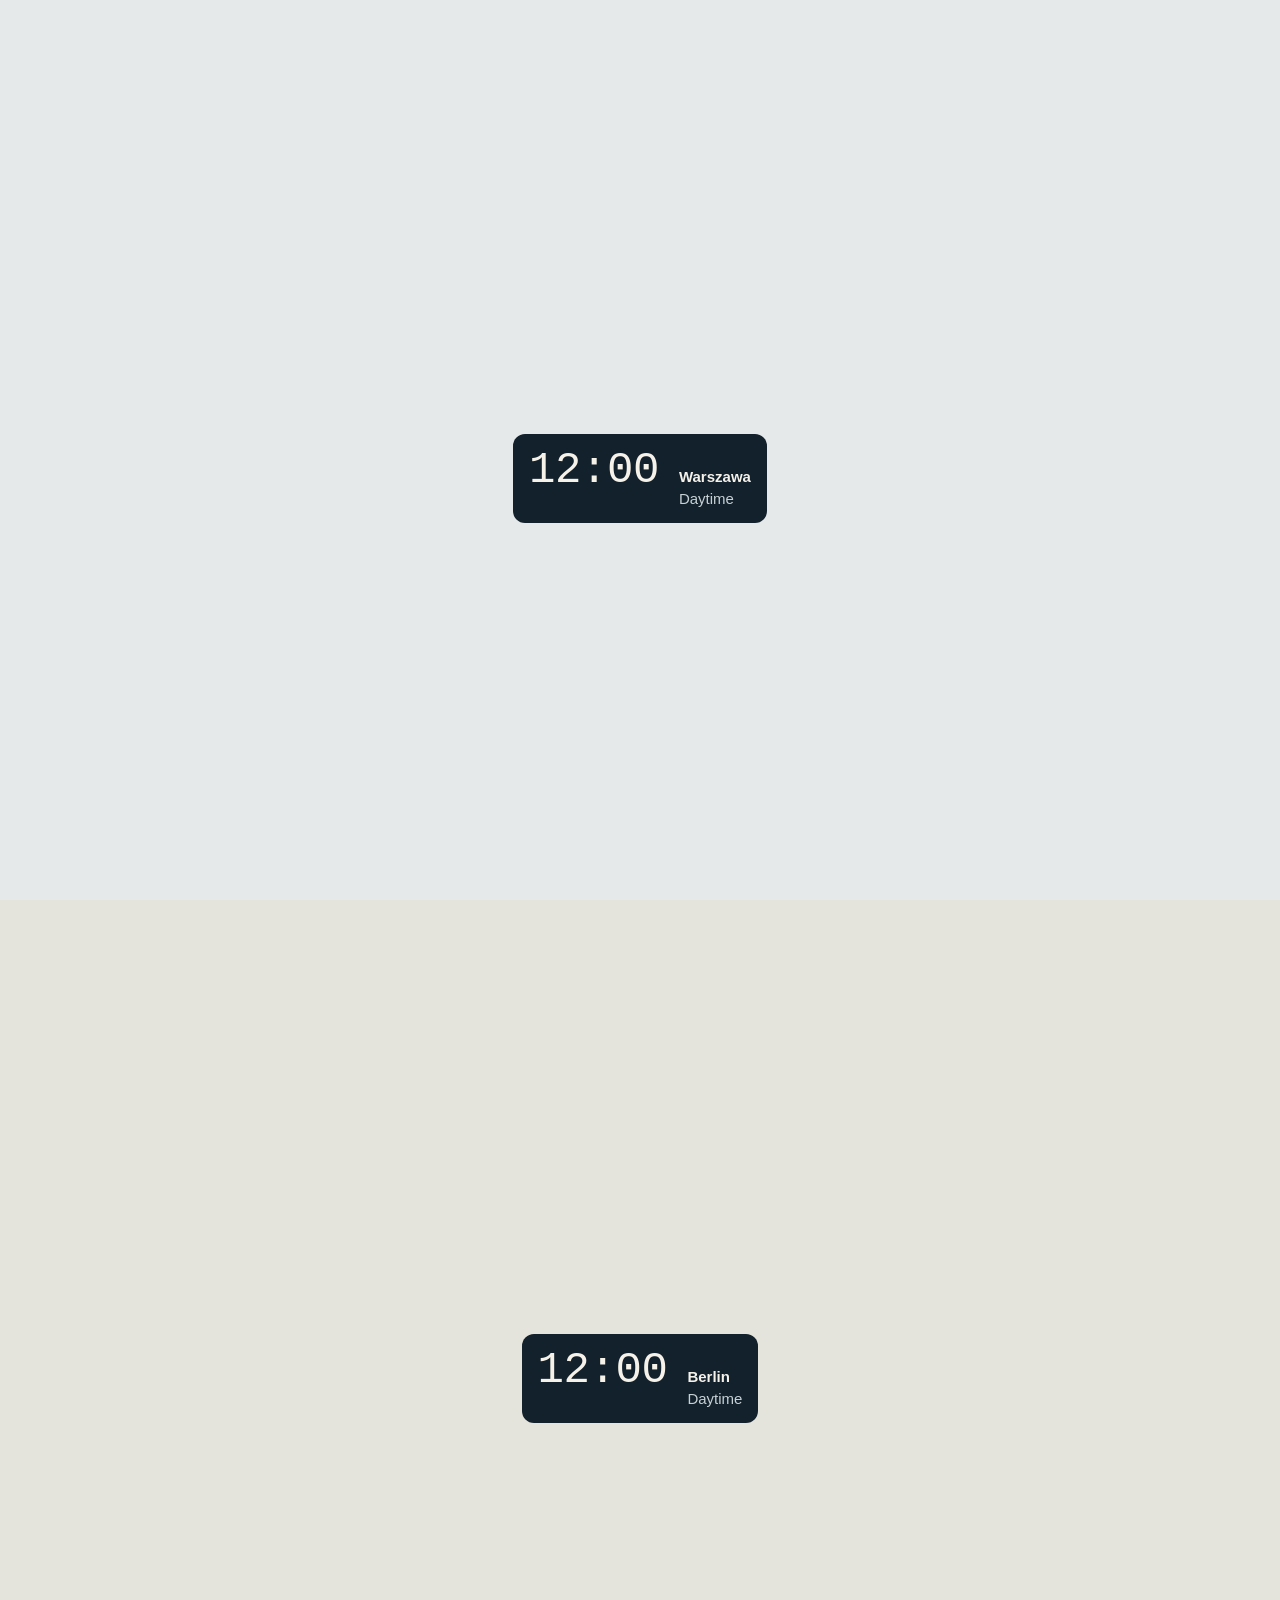
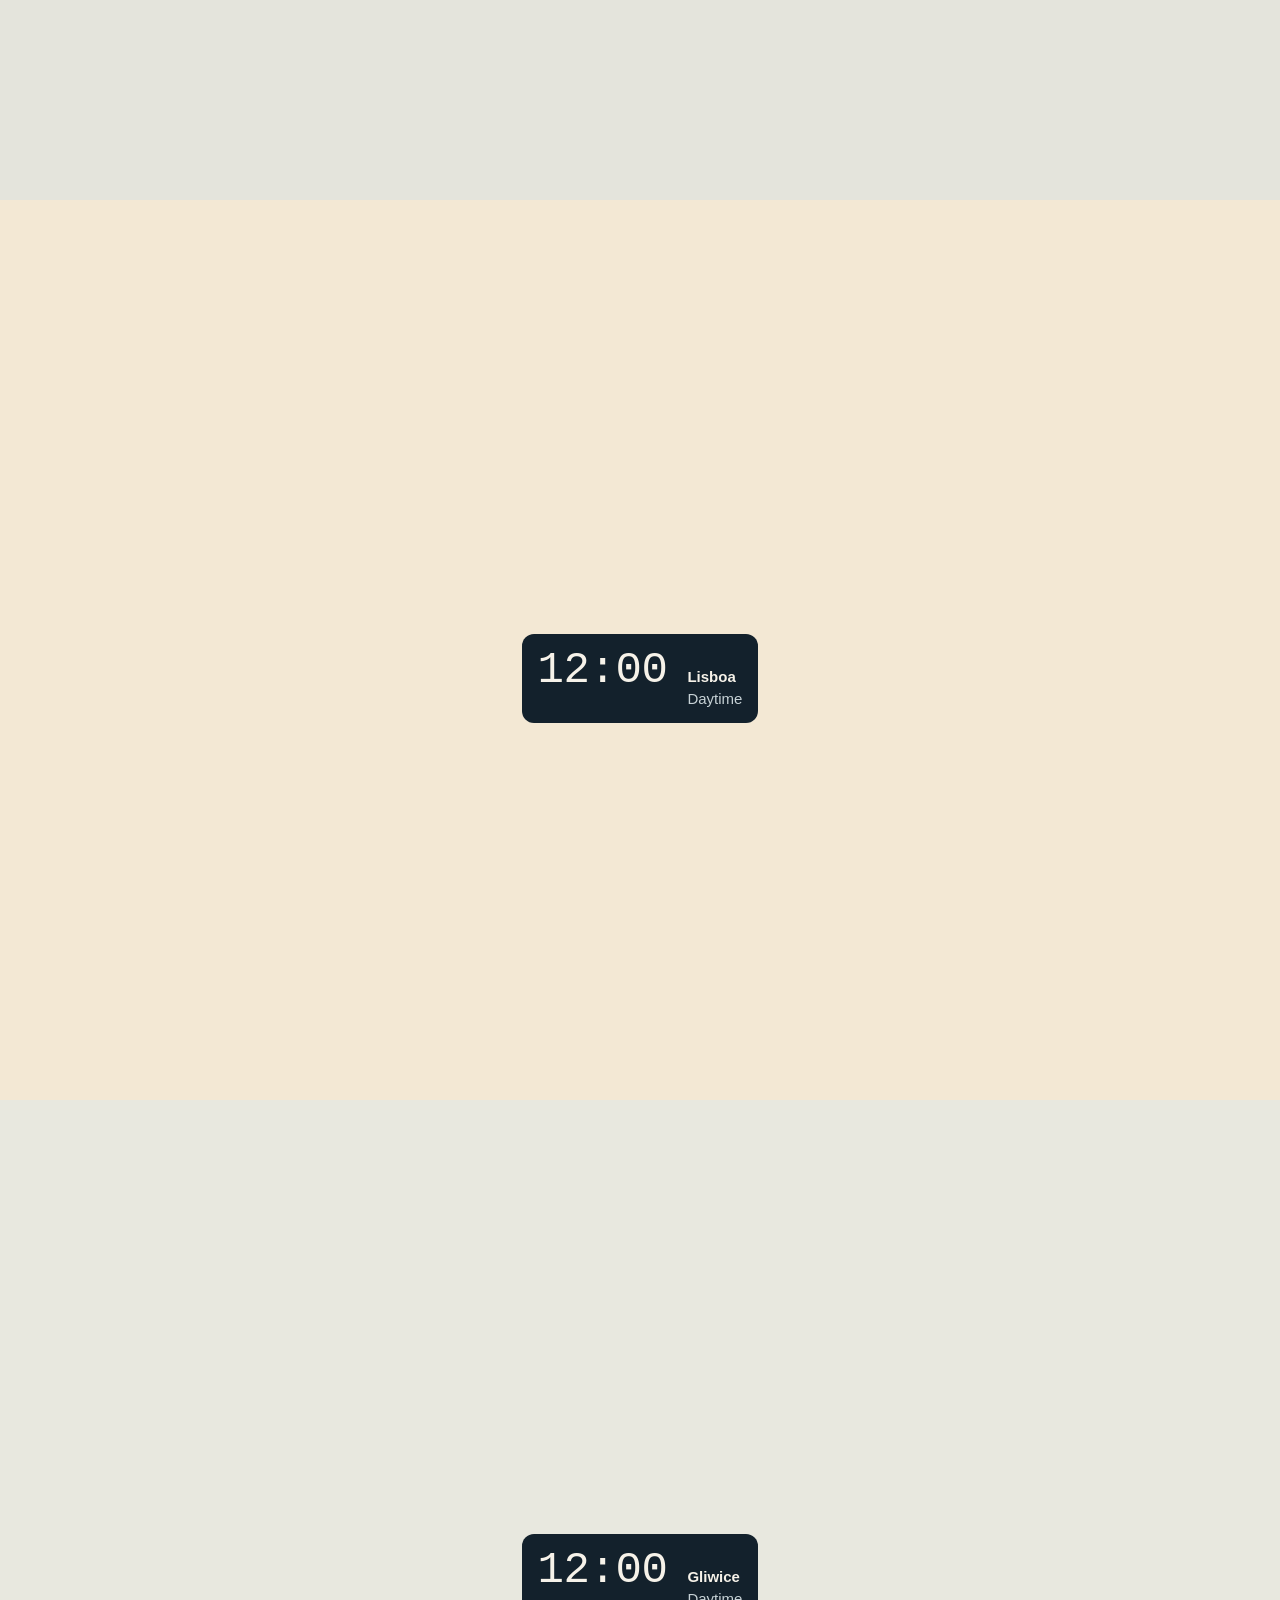
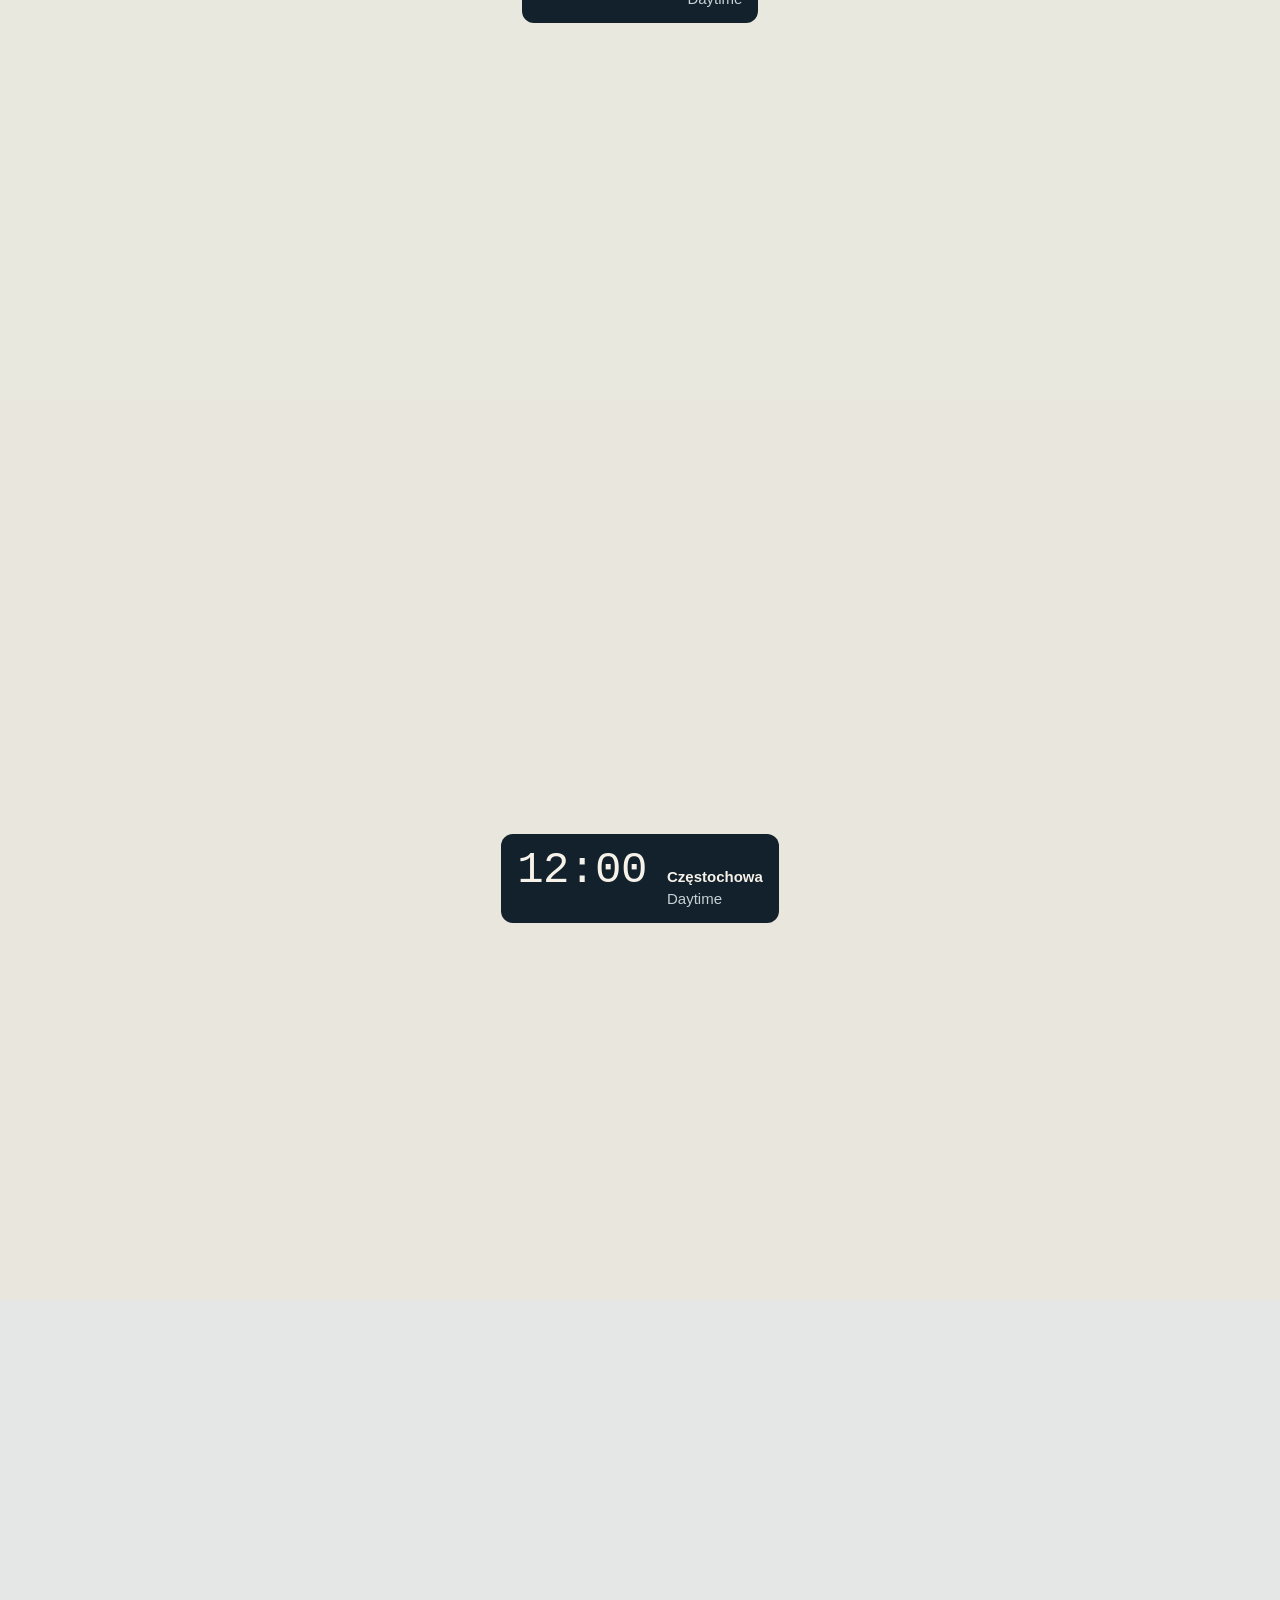
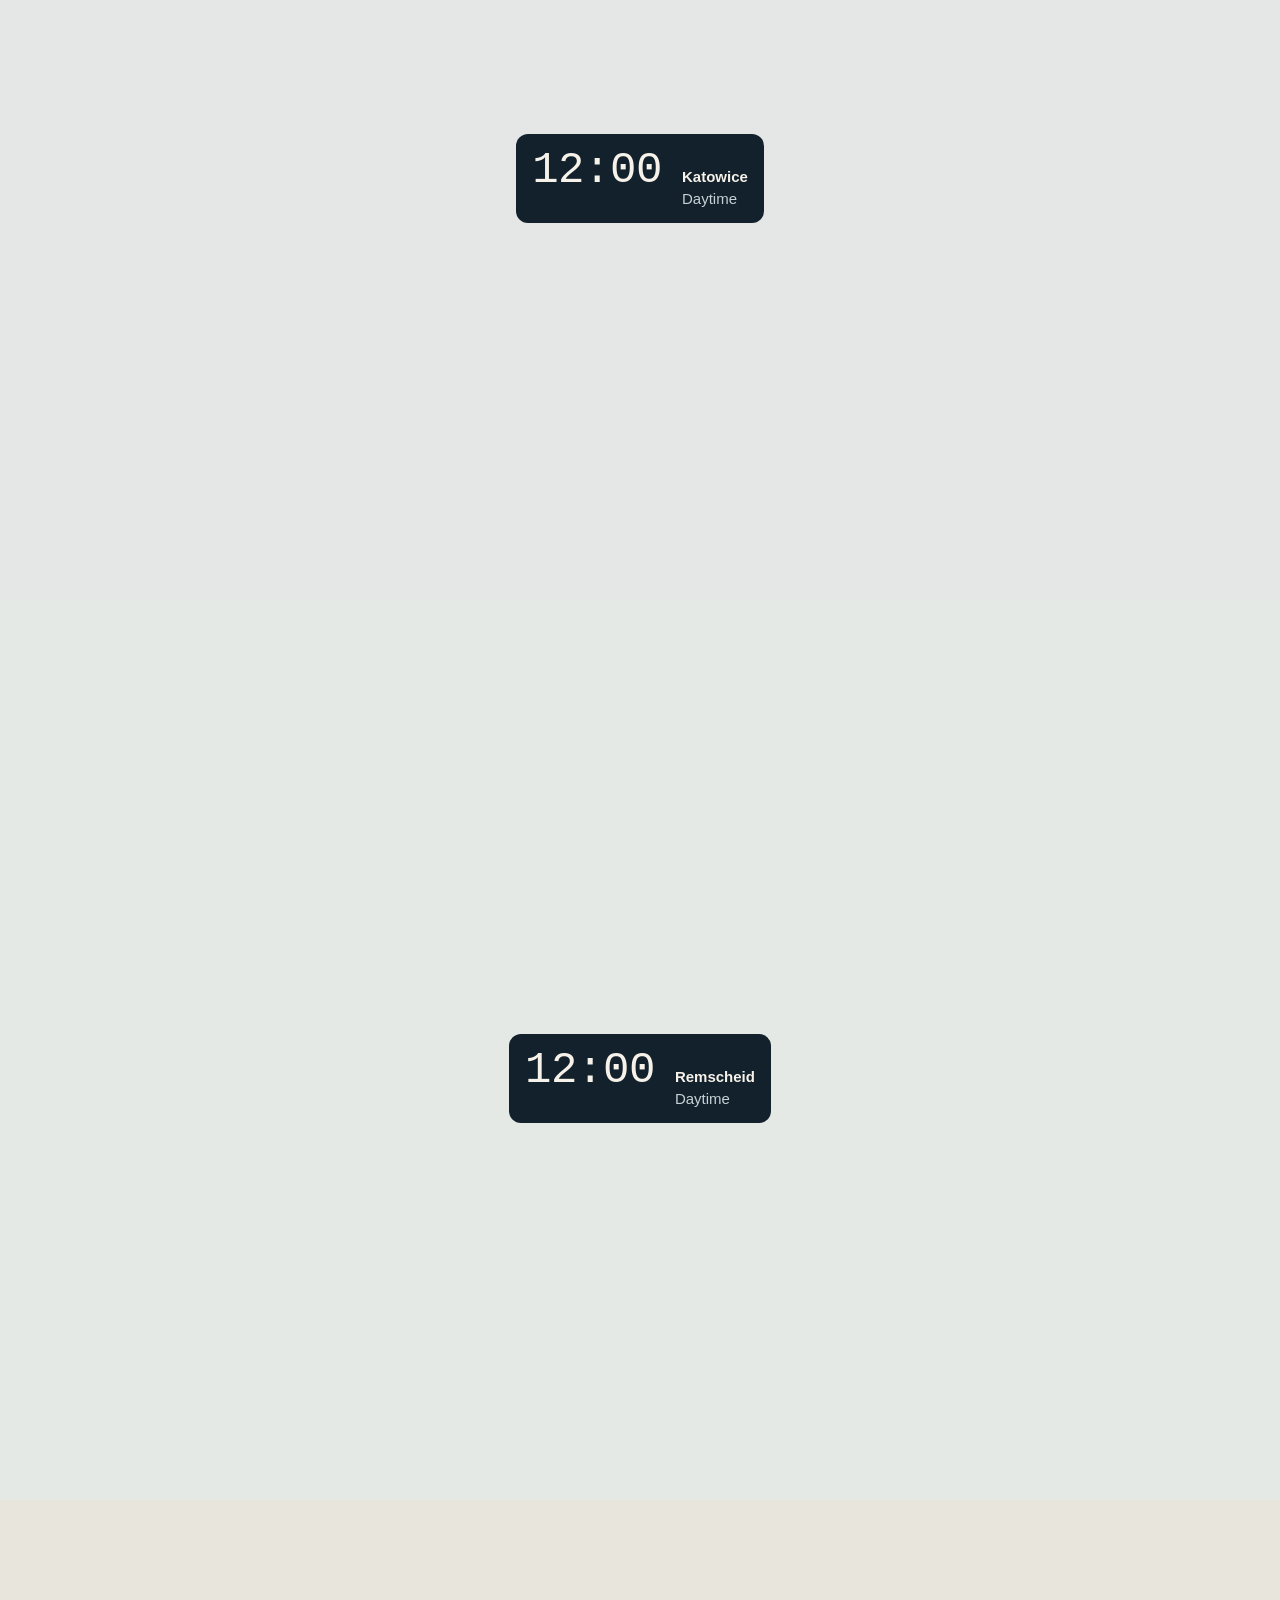
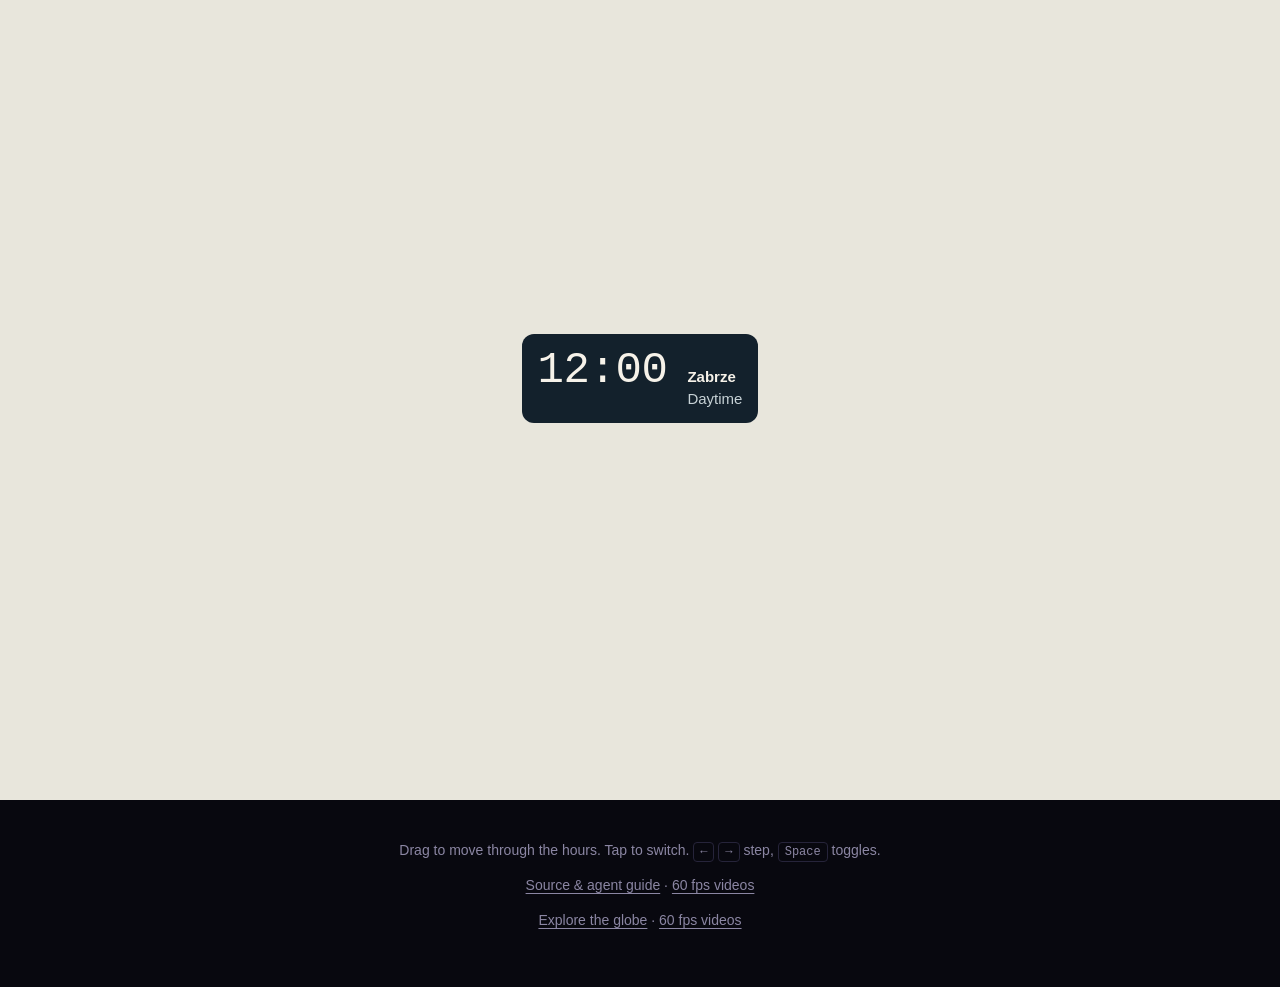
==== gallery.html @ 0e0750b8 "Add rotatable city globe and per-city 60 fps video downloads" ====
<!doctype html>
<html lang="en">
<head>
<meta charset="utf-8">
<meta name="viewport" content="width=device-width, initial-scale=1">
<title>City switches</title>
<style>
  * { box-sizing: border-box; }
  html, body { margin: 0; }
  body { font: 15px/1.5 ui-sans-serif, -apple-system, "Segoe UI", sans-serif; background: #08080f; overflow-x: hidden; }

  /* Each city turns its own wall. --dark follows the hours as that lens moves. */
  section {
    --dark: 0;
    --mix: calc(var(--dark) * 100%);
    --dusk: calc(var(--dark) * (1 - var(--dark)) * 4);
    --tint: color-mix(in oklab, var(--dusk-colour) calc(var(--dusk) * 62%), transparent);
    background: color-mix(in oklab, var(--night) var(--mix), var(--paper));
    background-image: linear-gradient(var(--tint), var(--tint));
    color: color-mix(in oklab, #efeaf6 var(--mix), #2a2620);
    min-height: 100svh;
    padding: 72px 24px;
    display: grid;
    place-content: center;
    justify-items: center;
    gap: 56px;
    overflow: hidden;
  }
  .warsaw { --paper: #e6e9ea; --night: #070b14; --dusk-colour: #3a2c4a; }
  .berlin { --paper: #e4e4dc; --night: #0a0c0b; --dusk-colour: #33303f; }
  .lisbon { --paper: #f3e8d4; --night: #080d1a; --dusk-colour: #5a2a3a; }
  .gliwice { --paper: #e8e8df; --night: #101b26; --dusk-colour: #8c716b; }

  .switch { width: min(680px, calc(100vw - 96px)); display: block; }
  .read { display: flex; gap: 20px; align-items: baseline; justify-content: center; max-width: calc(100vw - 48px); padding: 12px 16px; border-radius: 12px; background: #13212c; color: #f6f2e9; }
  .clock { font: 500 44px/1.1 ui-monospace, "SF Mono", Menlo, monospace; font-variant-numeric: tabular-nums; letter-spacing: -.01em; }
  .place { font-size: 15px; }
  .place b { display: block; font-weight: 600; }
  .place span { color: #c6d1d5; }
  footer {
    background: #08080f; color: #8b86a3; text-align: center; padding: 40px 24px 56px; font-size: 14px;
  }
  footer a { color: inherit; text-underline-offset: 3px; }
  kbd { font: 500 12px ui-monospace, "SF Mono", Menlo, monospace; padding: 2px 6px; border: 1px solid #26243a; border-radius: 4px; }
  .czestochowa { --paper: #e9e6dd; --night: #111f31; --dusk-colour: #9d7d86; }
  .katowice { --paper: #e4e7e5; --night: #111c2c; --dusk-colour: #82726e; }
  .remscheid { --paper: #e5e9e6; --night: #101e25; --dusk-colour: #728582; }
  .zabrze { --paper: #e8e6dc; --night: #14212a; --dusk-colour: #967c69; }
</style>
</head>
<body>
<section id="warsaw" class="warsaw">
  <warsaw-switch class="switch"></warsaw-switch>
  <div class="read" aria-hidden="true"><div class="clock">12:00</div><div class="place"><b>Warszawa</b><span>Daytime</span></div></div>
</section>
<section id="berlin" class="berlin">
  <berlin-switch class="switch"></berlin-switch>
  <div class="read" aria-hidden="true"><div class="clock">12:00</div><div class="place"><b>Berlin</b><span>Daytime</span></div></div>
</section>
<section id="lisbon" class="lisbon">
  <lisbon-switch class="switch"></lisbon-switch>
  <div class="read" aria-hidden="true"><div class="clock">12:00</div><div class="place"><b>Lisboa</b><span>Daytime</span></div></div>
</section>
<section id="gliwice" class="gliwice" aria-label="Contemporary Gliwice: Rynek and Ratusz, Teatr Muzyczny, and Beer Brothers at Górnych Wałów 30">
  <gliwice-switch class="switch"></gliwice-switch>
  <div class="read" aria-hidden="true"><div class="clock">12:00</div><div class="place"><b>Gliwice</b><span>Daytime</span></div></div>
</section>
<section id="czestochowa" class="czestochowa" aria-label="Contemporary Częstochowa: Jasna Góra, Aleja NMP, Plac Biegańskiego and a contemporary Twist tram">
  <czestochowa-switch class="switch"></czestochowa-switch>
  <div class="read" aria-hidden="true"><div class="clock">12:00</div><div class="place"><b>Częstochowa</b><span>Daytime</span></div></div>
</section>
<section id="katowice" class="katowice" aria-label="Contemporary Katowice: The Culture Zone with .KTW towers, NOSPR and Spodek.">
  <katowice-switch class="switch"></katowice-switch>
  <div class="read" aria-hidden="true"><div class="clock">12:00</div><div class="place"><b>Katowice</b><span>Daytime</span></div></div>
</section>
<section id="remscheid" class="remscheid" aria-label="Contemporary Remscheid: Vaillant headquarters and Holiday Inn Express on Lenneper Straße 164.">
  <remscheid-switch class="switch"></remscheid-switch>
  <div class="read" aria-hidden="true"><div class="clock">12:00</div><div class="place"><b>Remscheid</b><span>Daytime</span></div></div>
</section>
<section id="zabrze" class="zabrze" aria-label="Contemporary Zabrze: Restored Carboneum tower, Carnall heritage site, Arena Zabrze and Dom Muzyki i Tańca.">
  <zabrze-switch class="switch"></zabrze-switch>
  <div class="read" aria-hidden="true"><div class="clock">12:00</div><div class="place"><b>Zabrze</b><span>Daytime</span></div></div>
</section>
<footer>Drag to move through the hours. Tap to switch. <kbd>←</kbd> <kbd>→</kbd> step, <kbd>Space</kbd> toggles.<p><a href="https://github.com/preacherxp/city-switches">Source &amp; agent guide</a> · <a href="videos.html">60 fps videos</a></p> <a href="index.html">Explore the globe</a> · <a href="videos.html">60 fps videos</a></footer>
<script src="repos/warsaw-switch/city-switch.js"></script>
<script src="repos/warsaw-switch/warsaw.js"></script>
<script src="repos/berlin-switch/berlin.js"></script>
<script src="repos/lisbon-switch/lisbon.js"></script>
<script src="repos/gliwice-switch/gliwice.js"></script>
<script src="repos/czestochowa-switch/czestochowa.js"></script>
<script src="repos/katowice-switch/katowice.js"></script>
<script src="repos/remscheid-switch/remscheid.js"></script>
<script src="repos/zabrze-switch/zabrze.js"></script>
<script>
  const phaseOf = (h) => (h >= 5 && h < 7 ? 'Dawn' : h >= 7 && h < 10 ? 'Morning' : h >= 10 && h < 16 ? 'Daytime' : h >= 16 && h < 18 ? 'Golden hour' : h >= 18 && h < 19.5 ? 'Signs coming on' : 'Night');
  for (const section of document.querySelectorAll('section')) {
    const toggle = section.querySelector('.switch');
    const clock = section.querySelector('.clock');
    const phase = section.querySelector('.place span');
    const key = `city-switch:${section.className}`;
    toggle.addEventListener('scrub', (e) => {
      const { hour, dark } = e.detail;
      section.style.setProperty('--dark', dark.toFixed(3));
      clock.textContent = `${String(Math.floor(hour)).padStart(2, '0')}:${String(Math.floor((hour % 1) * 60)).padStart(2, '0')}`;
      phase.textContent = phaseOf(hour);
    });
    toggle.addEventListener('change', (e) => localStorage.setItem(key, e.detail.night ? 'night' : 'day'));
    const saved = localStorage.getItem(key);
    if (saved ? saved === 'night' : matchMedia('(prefers-color-scheme: dark)').matches) toggle.jump?.(true);
  }
</script>
</body>
</html>
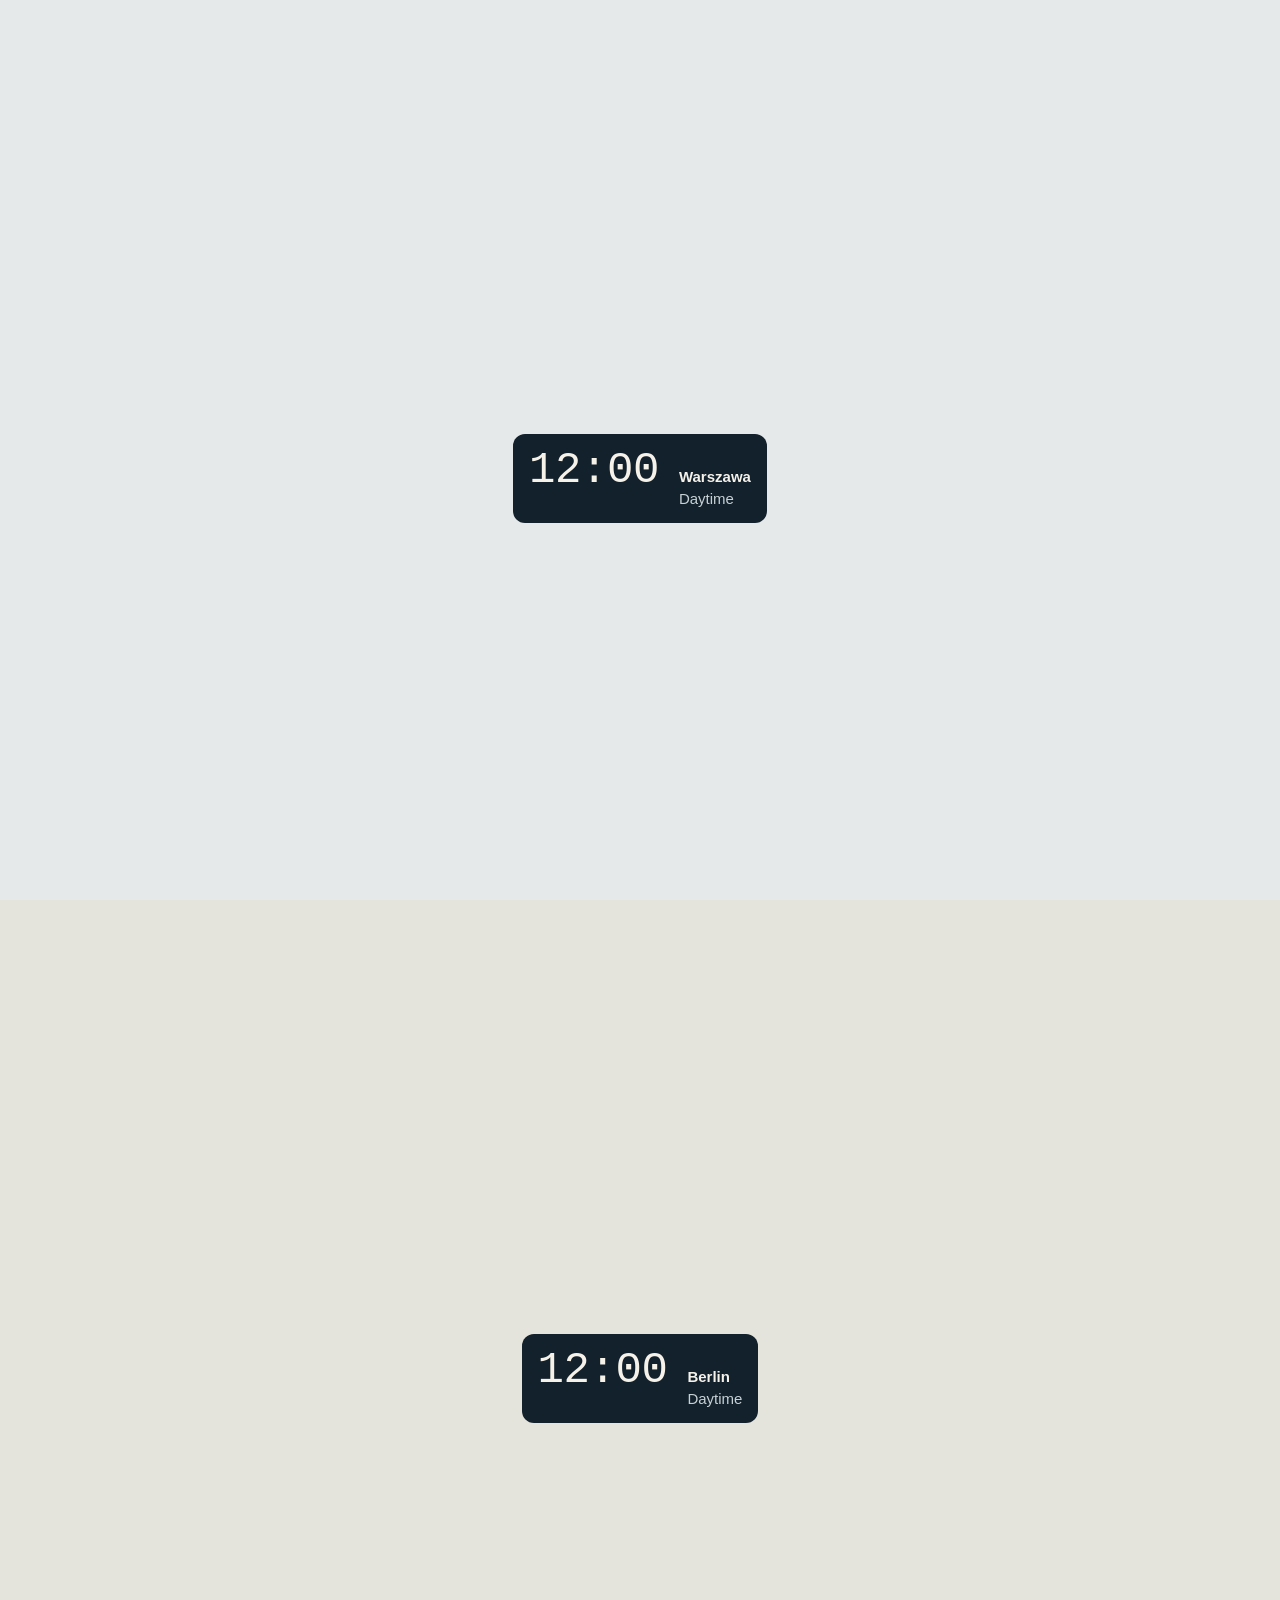
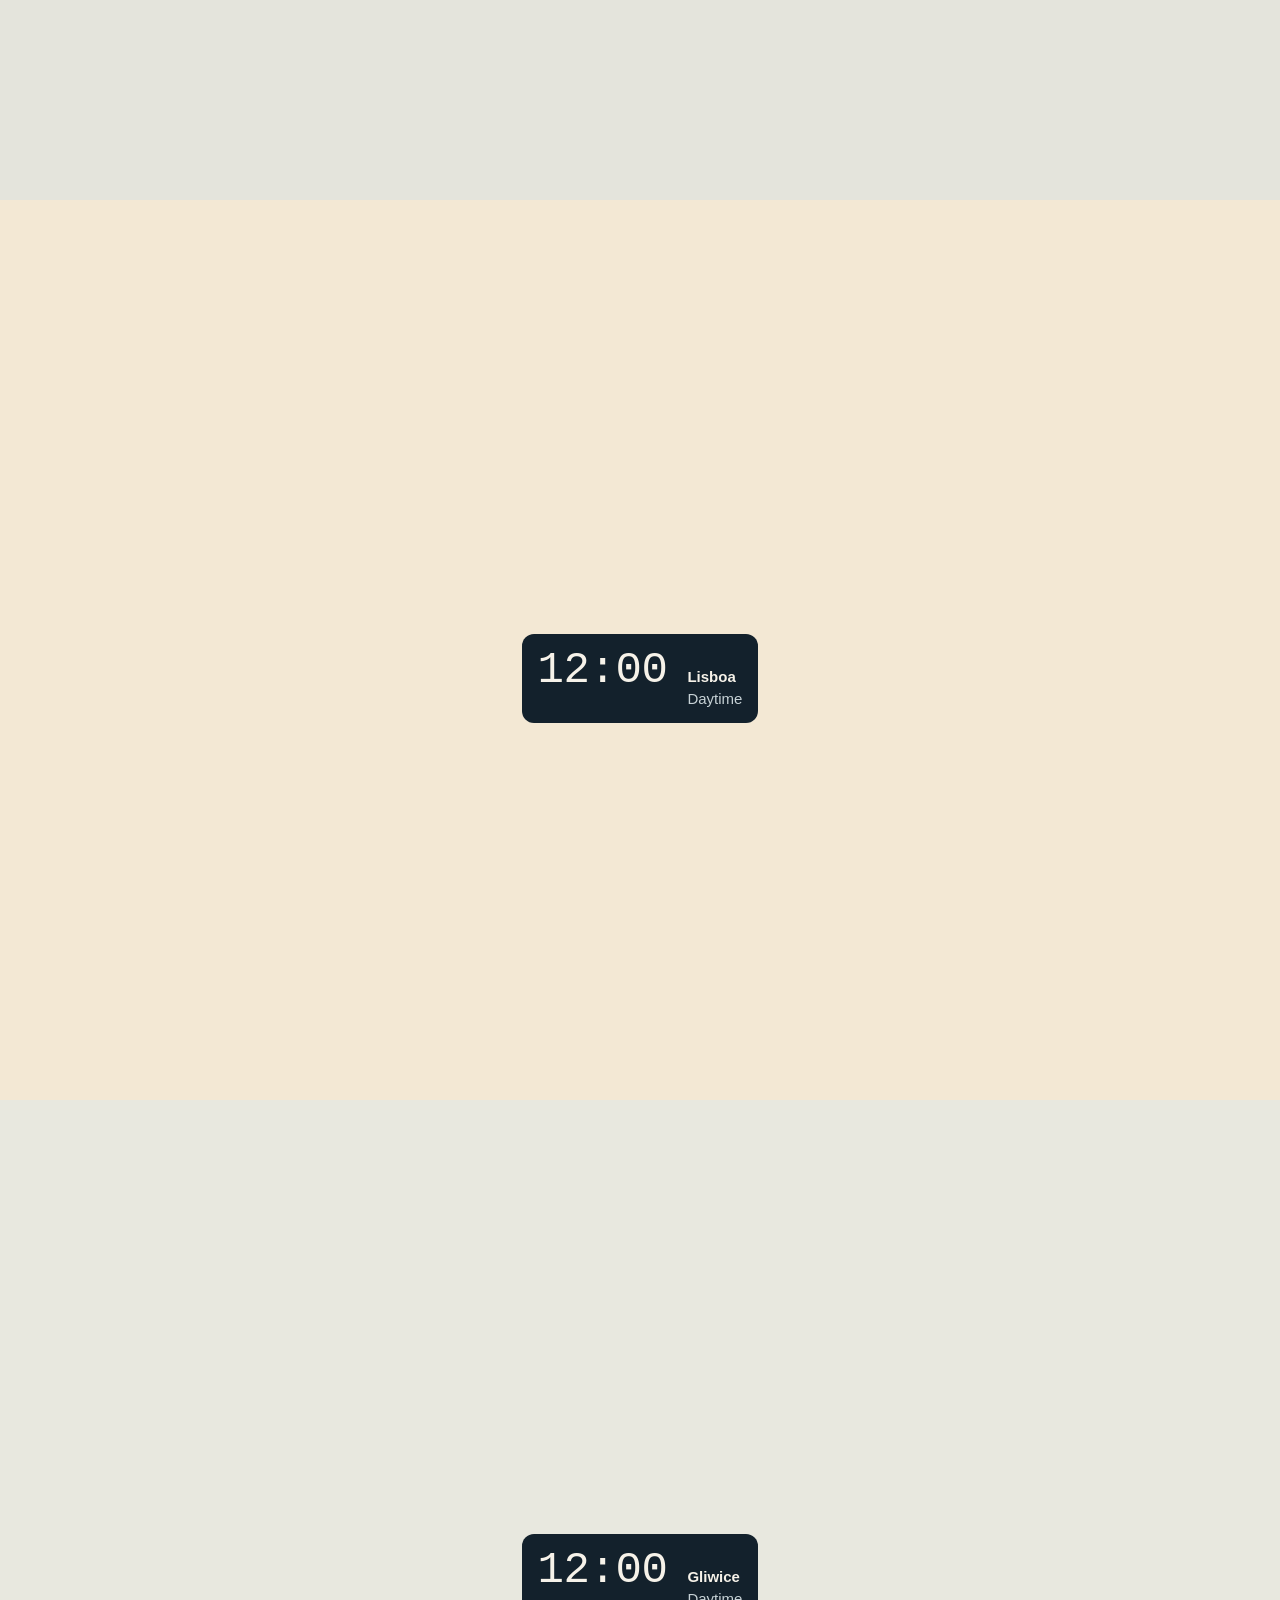
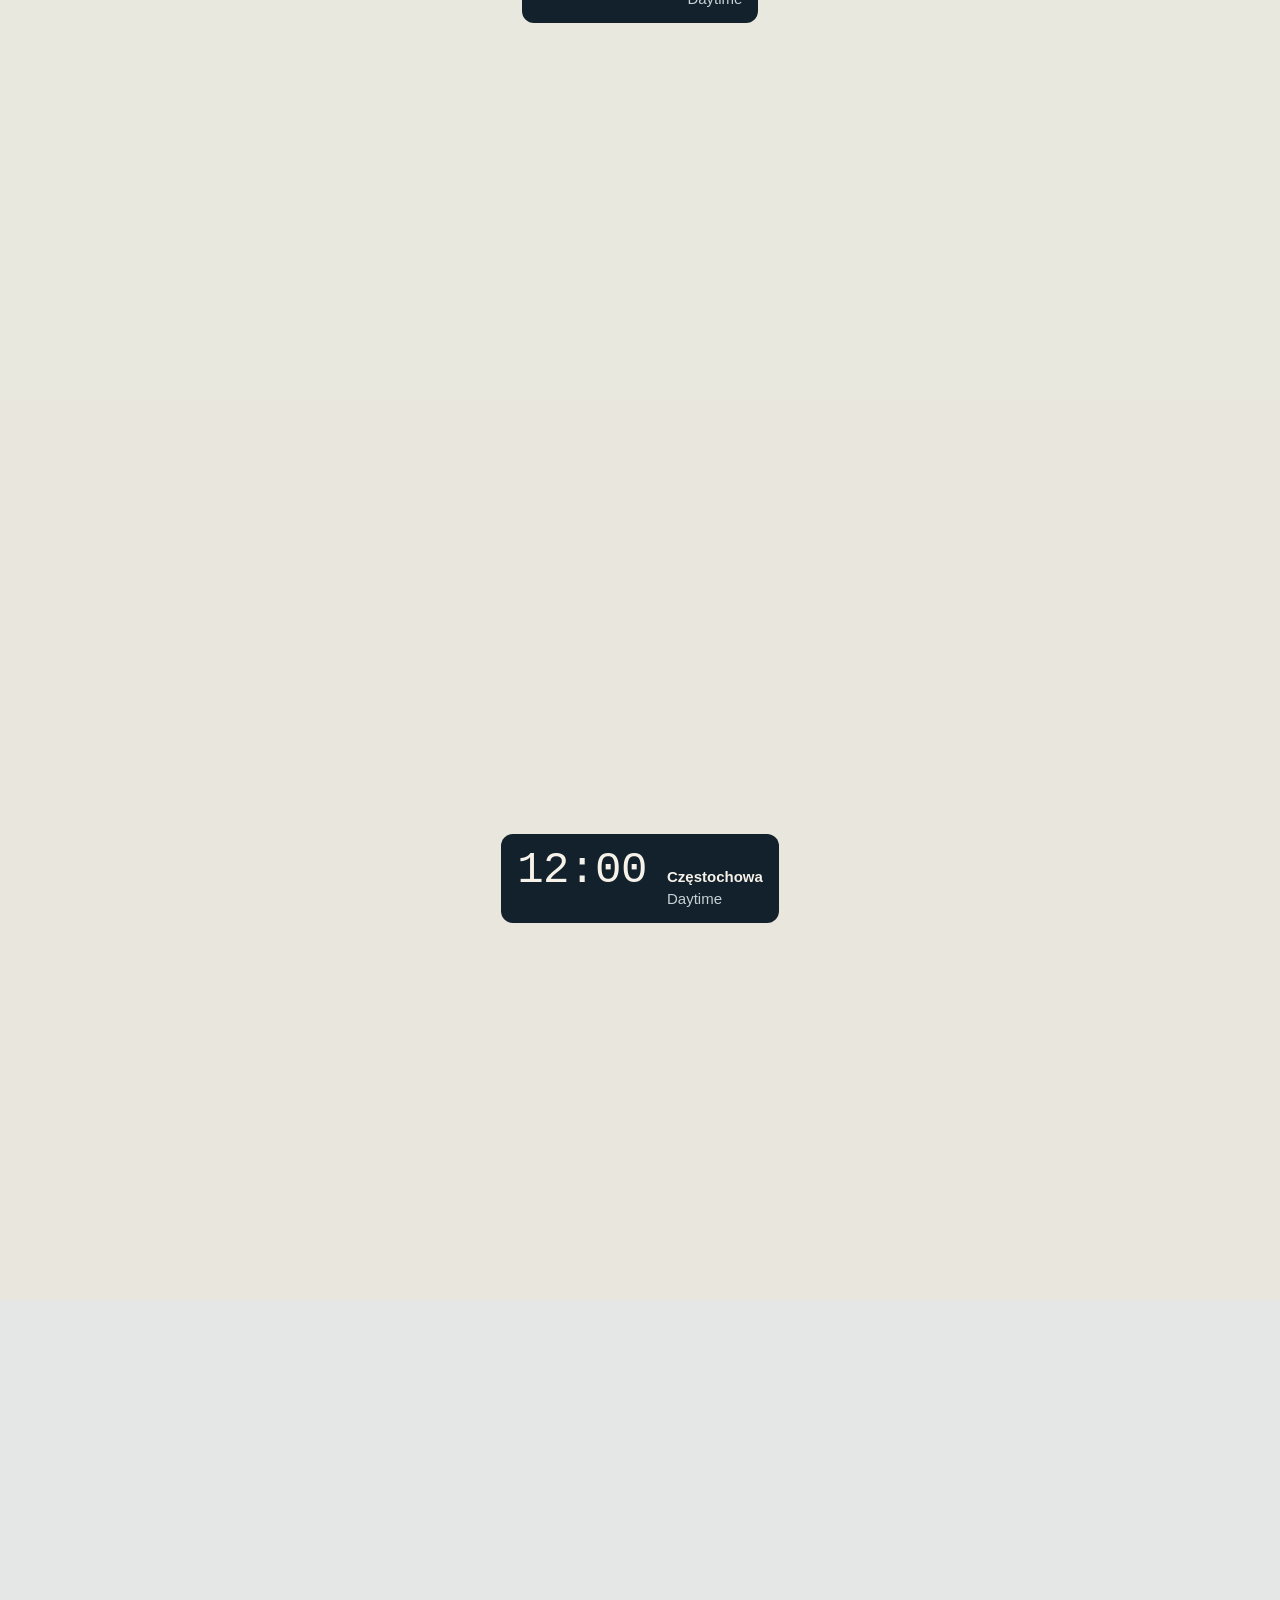
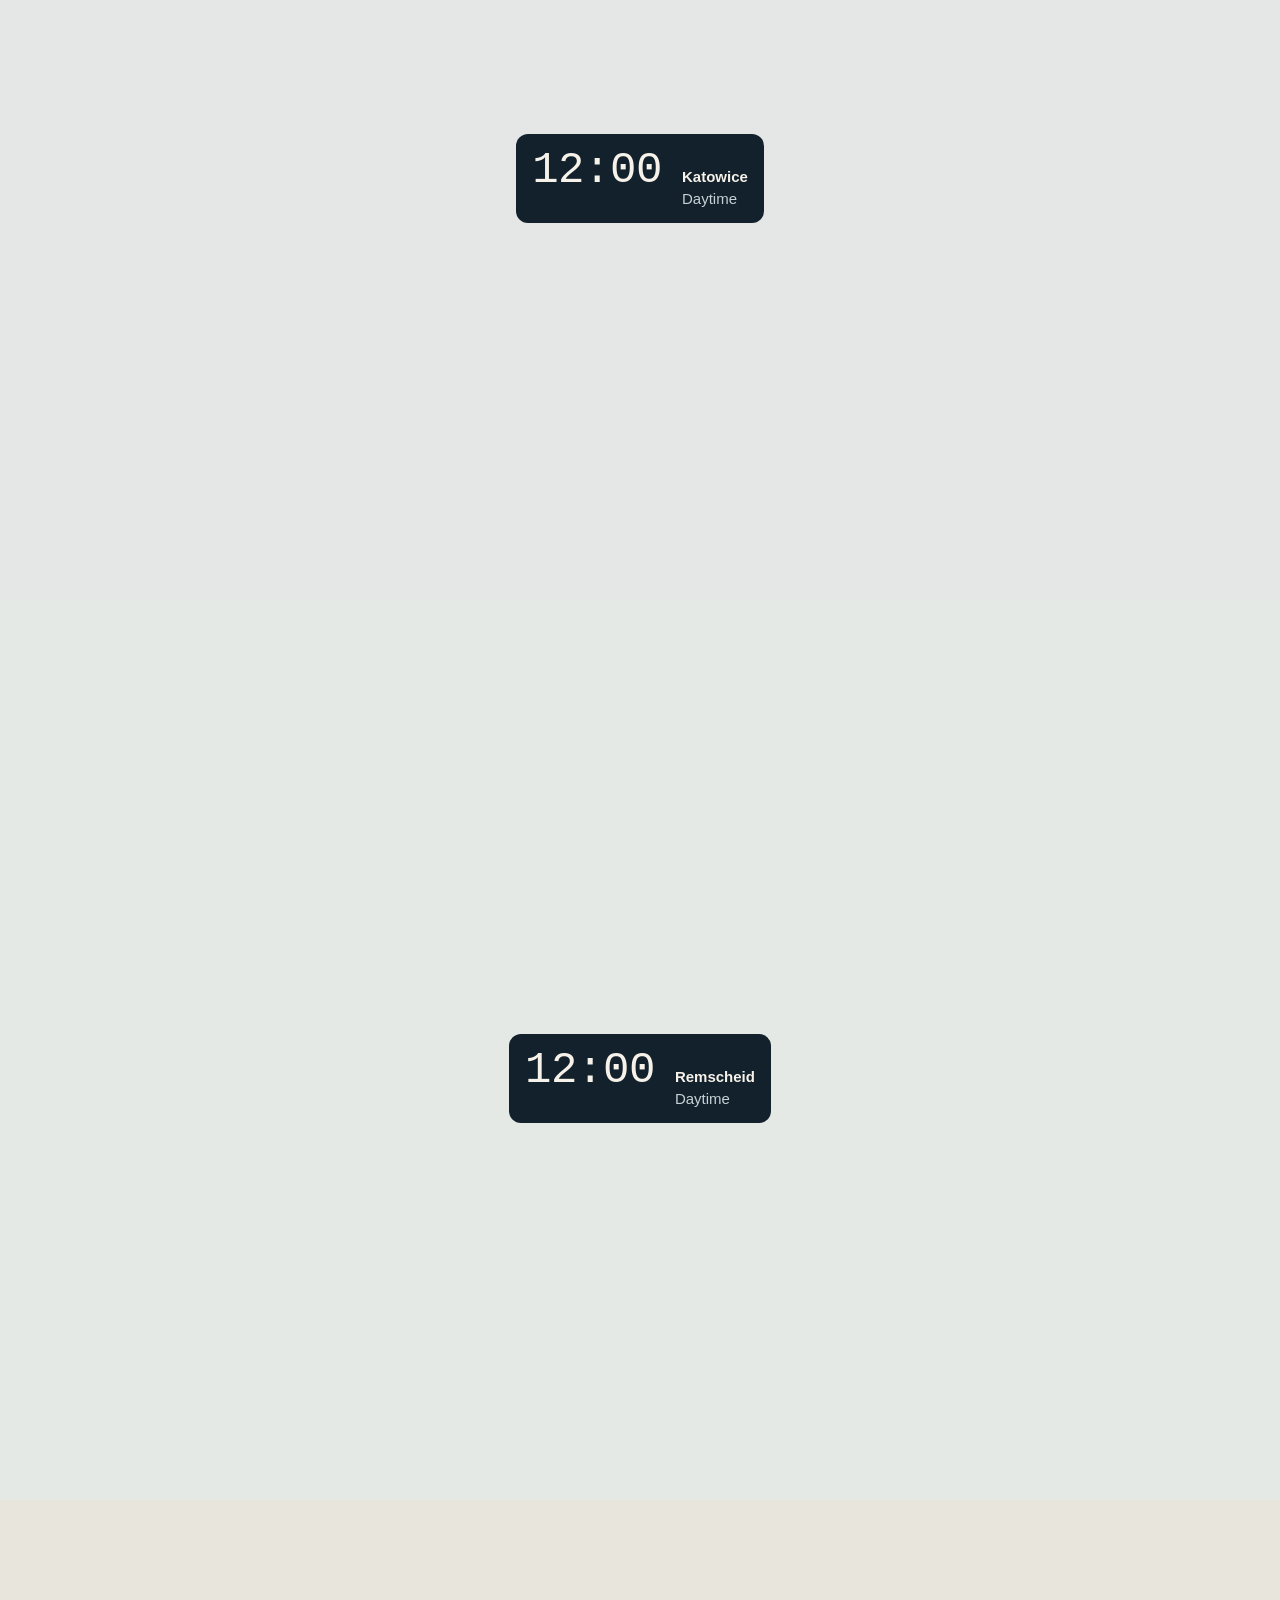
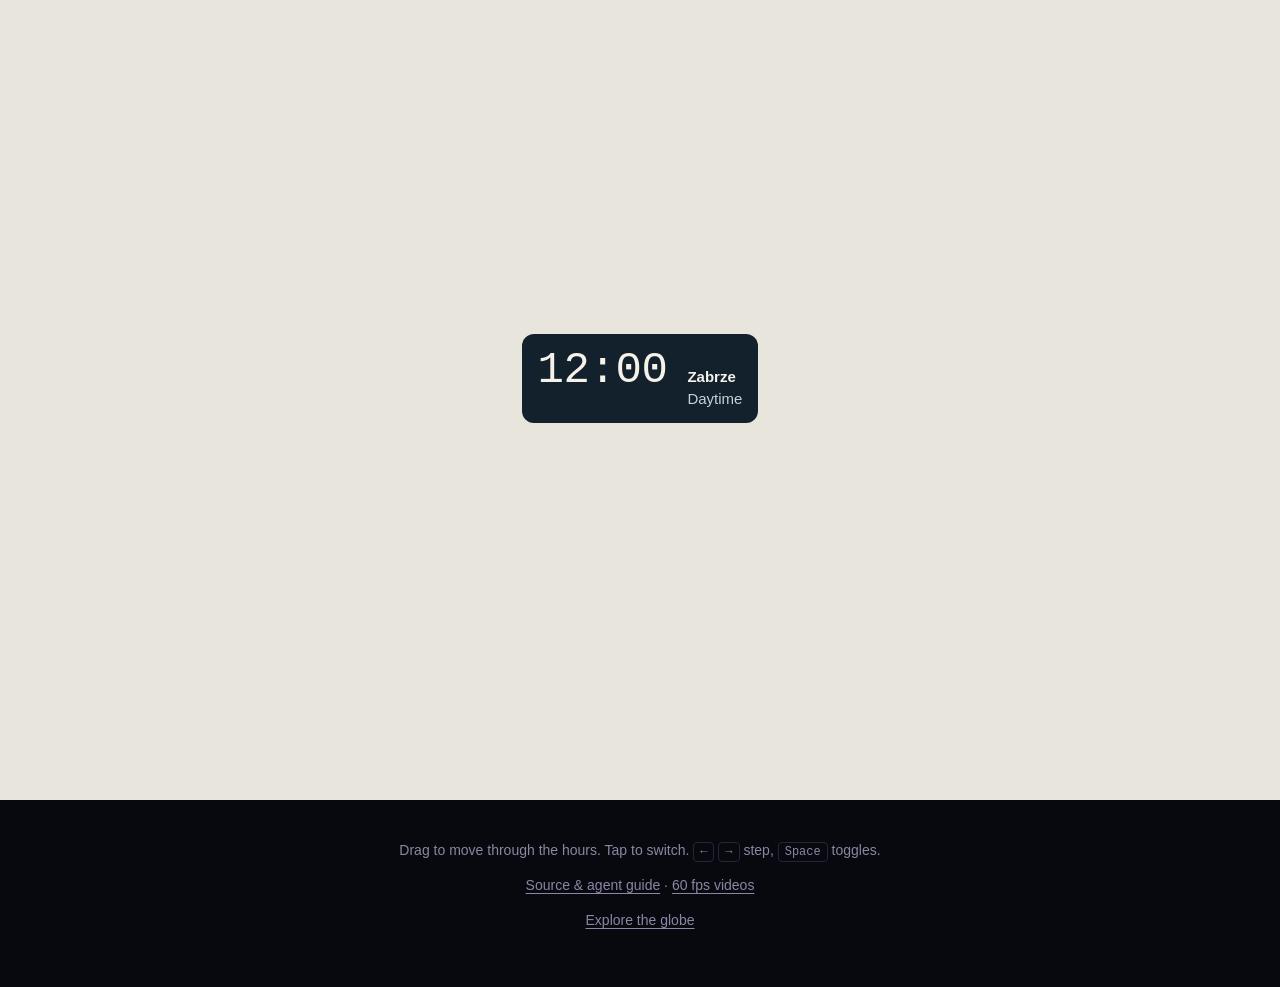
==== commit c507b3bf: "Bound globe browser checks and preserve diagnostic screenshots" ====
--- a/gallery.html
+++ b/gallery.html
@@ -81,7 +81,7 @@
   <zabrze-switch class="switch"></zabrze-switch>
   <div class="read" aria-hidden="true"><div class="clock">12:00</div><div class="place"><b>Zabrze</b><span>Daytime</span></div></div>
 </section>
-<footer>Drag to move through the hours. Tap to switch. <kbd>←</kbd> <kbd>→</kbd> step, <kbd>Space</kbd> toggles.<p><a href="https://github.com/preacherxp/city-switches">Source &amp; agent guide</a> · <a href="videos.html">60 fps videos</a></p> <a href="index.html">Explore the globe</a> · <a href="videos.html">60 fps videos</a></footer>
+<footer>Drag to move through the hours. Tap to switch. <kbd>←</kbd> <kbd>→</kbd> step, <kbd>Space</kbd> toggles.<p><a href="https://github.com/preacherxp/city-switches">Source &amp; agent guide</a> · <a href="videos.html">60 fps videos</a></p> <a href="index.html">Explore the globe</a></footer>
 <script src="repos/warsaw-switch/city-switch.js"></script>
 <script src="repos/warsaw-switch/warsaw.js"></script>
 <script src="repos/berlin-switch/berlin.js"></script>
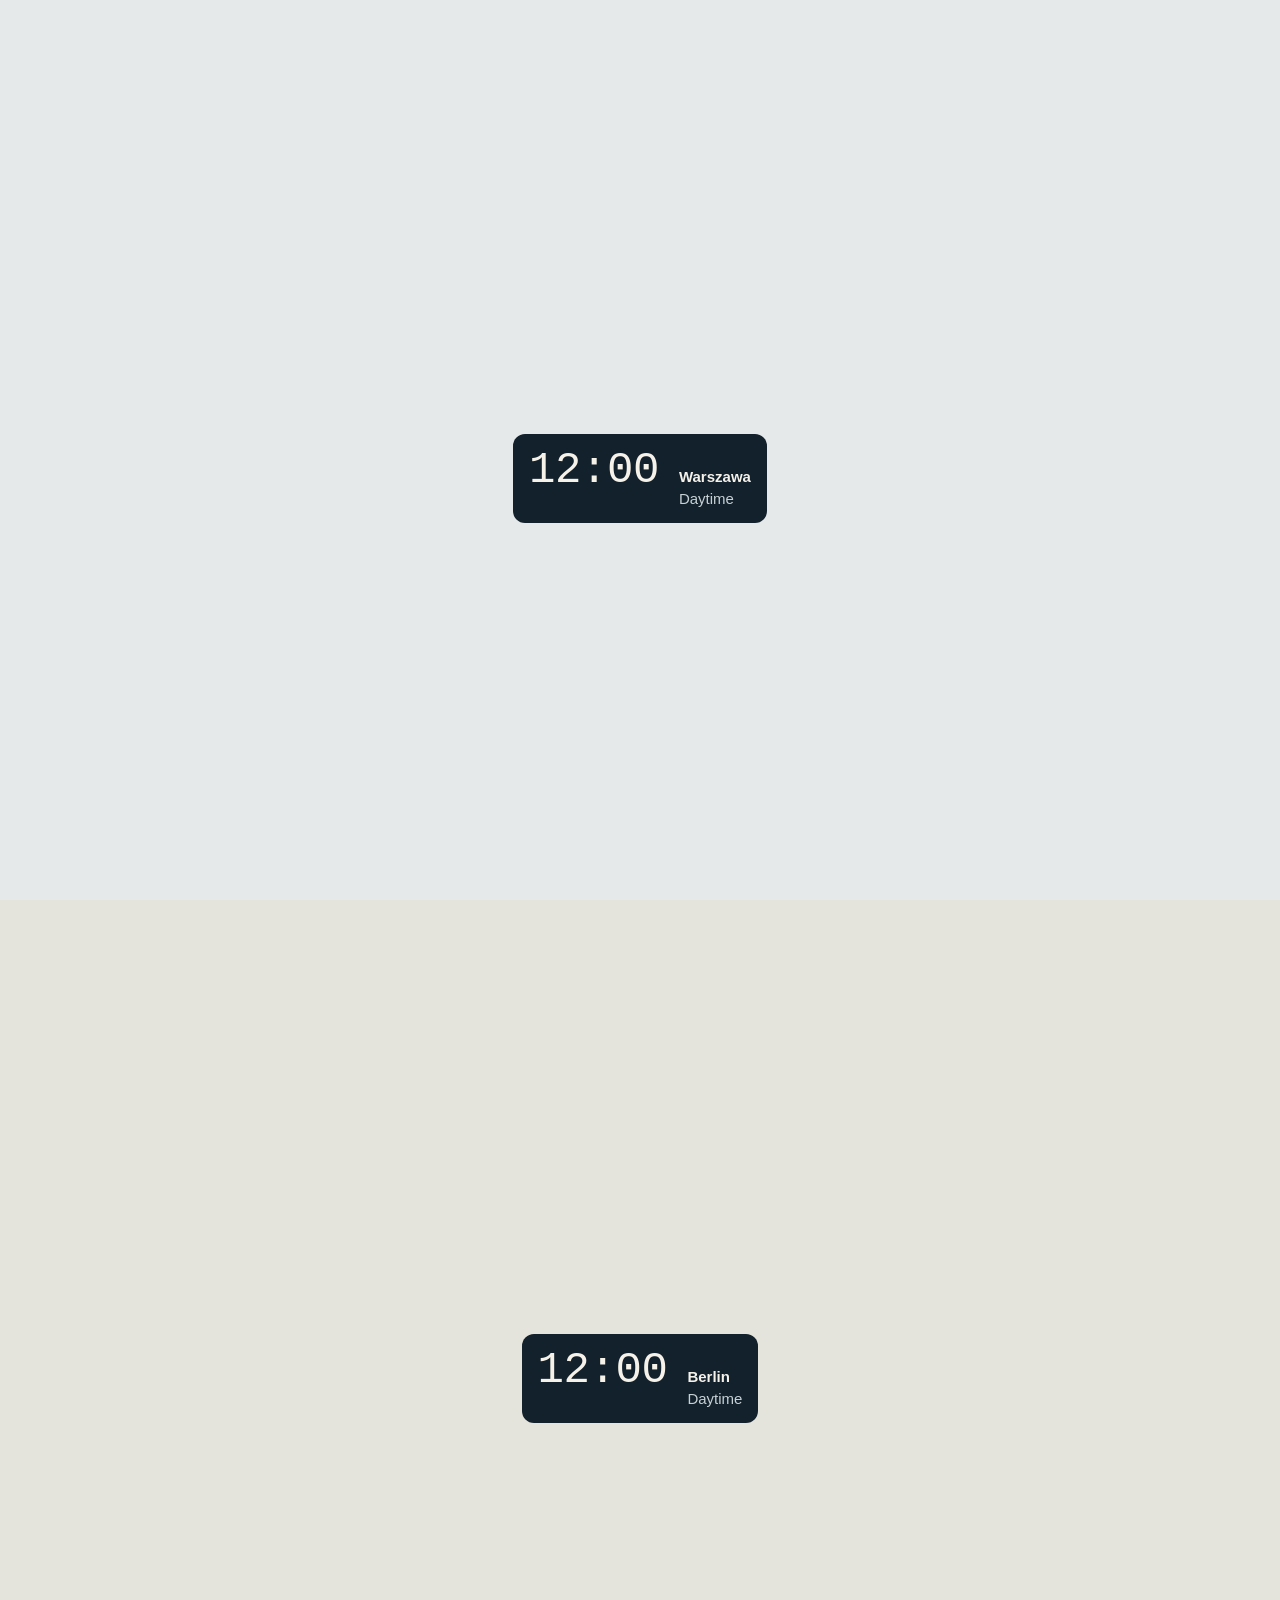
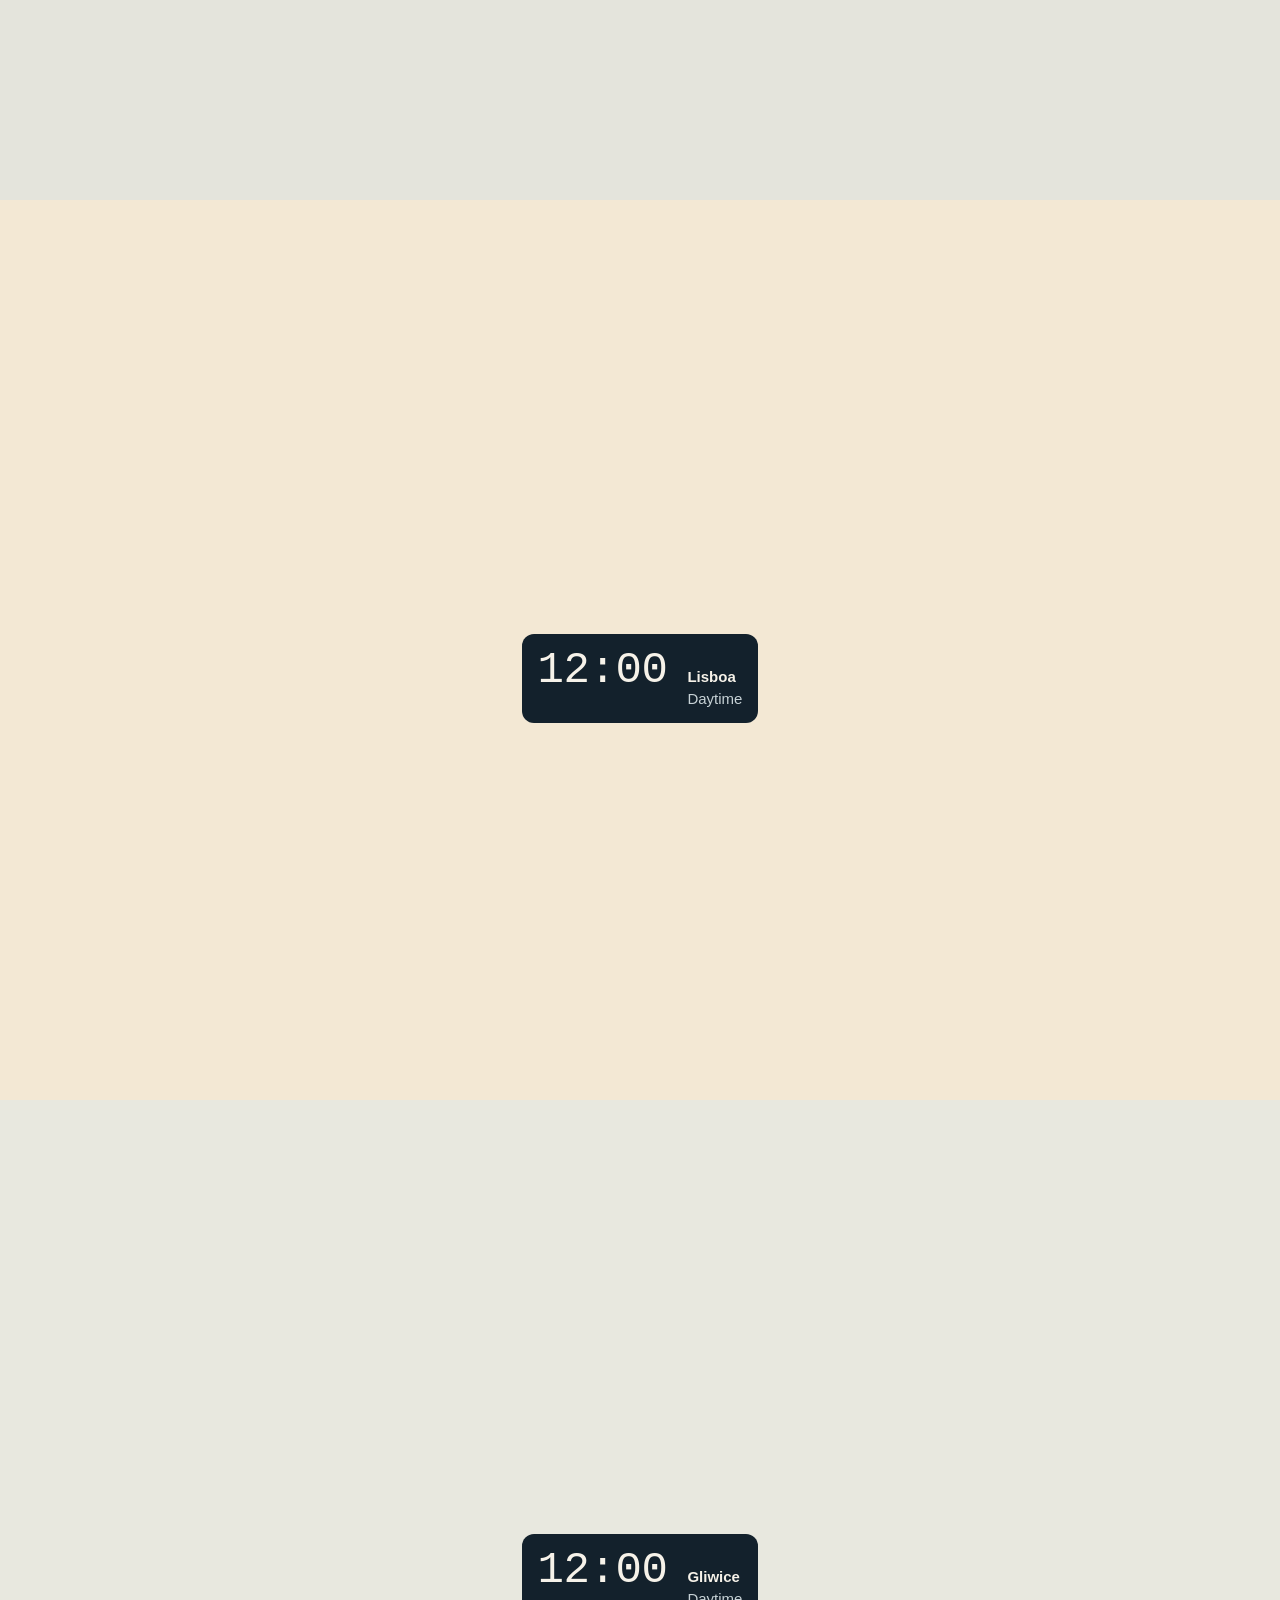
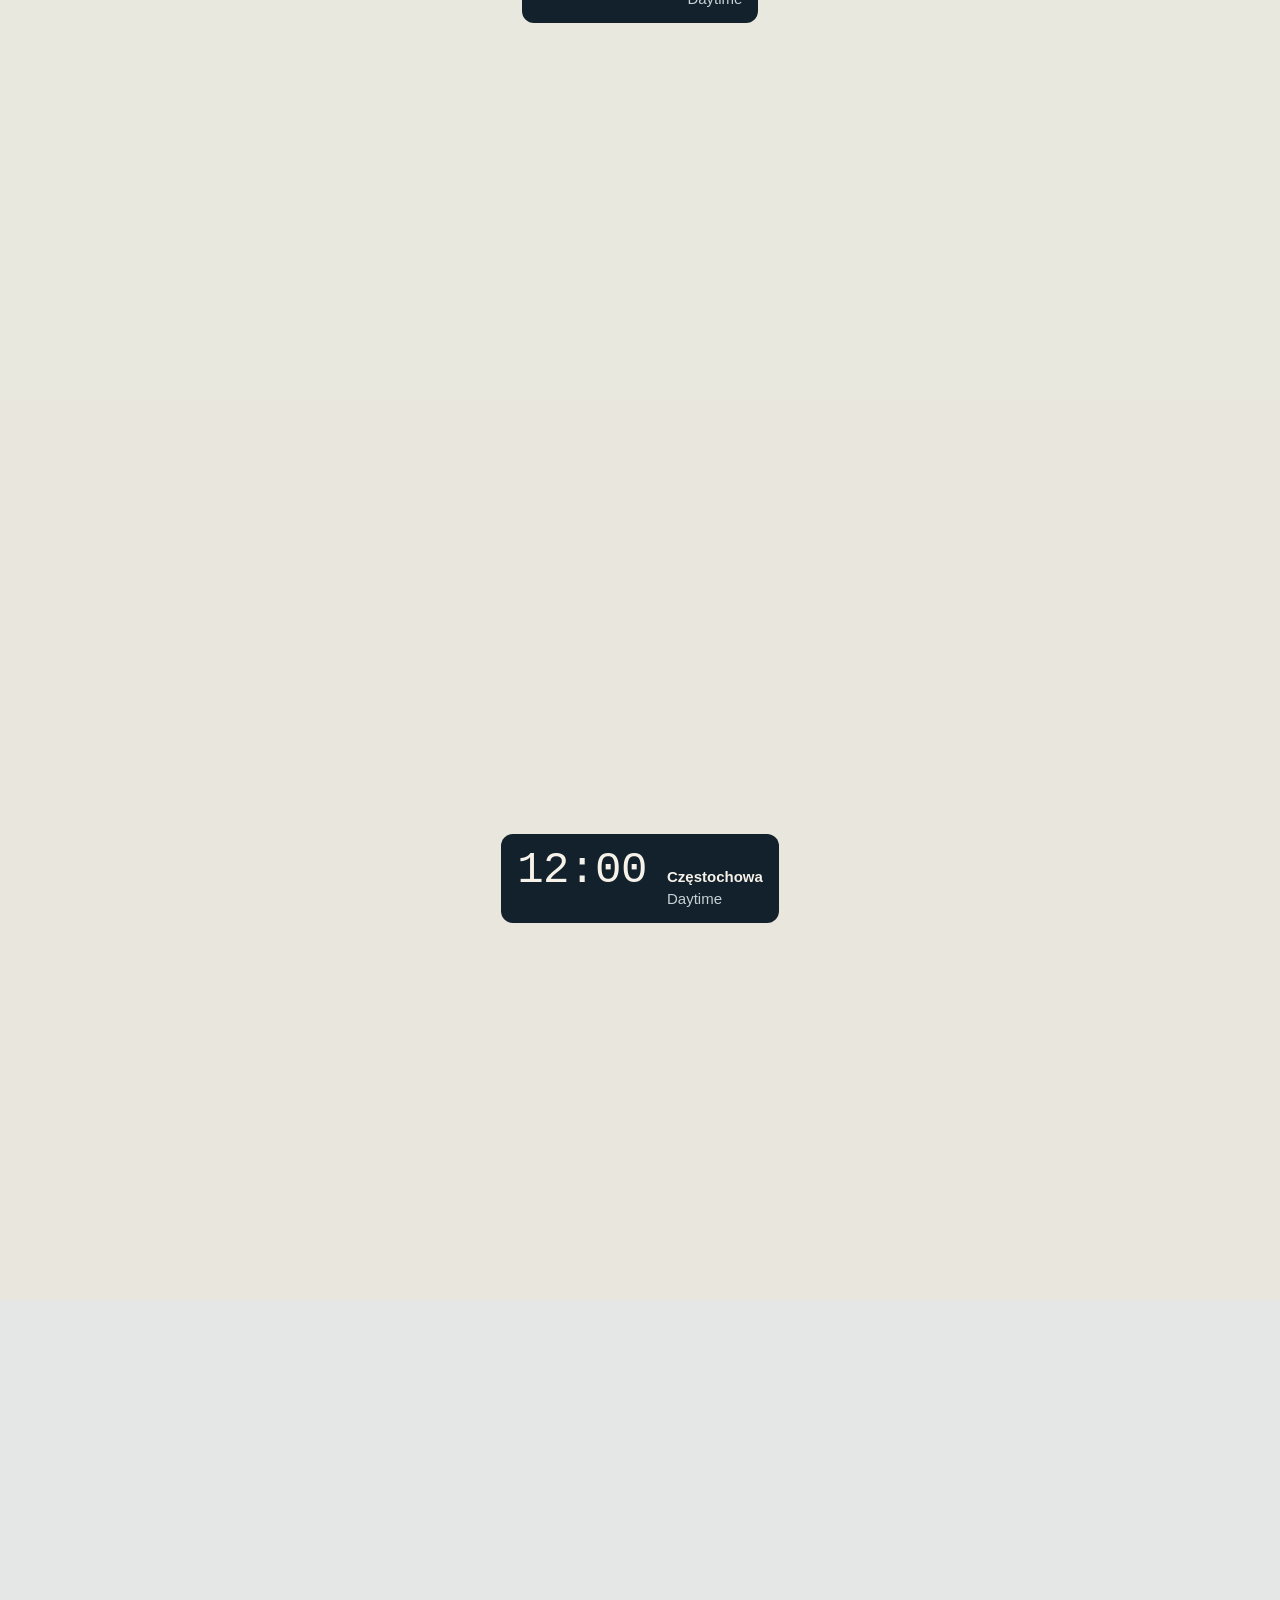
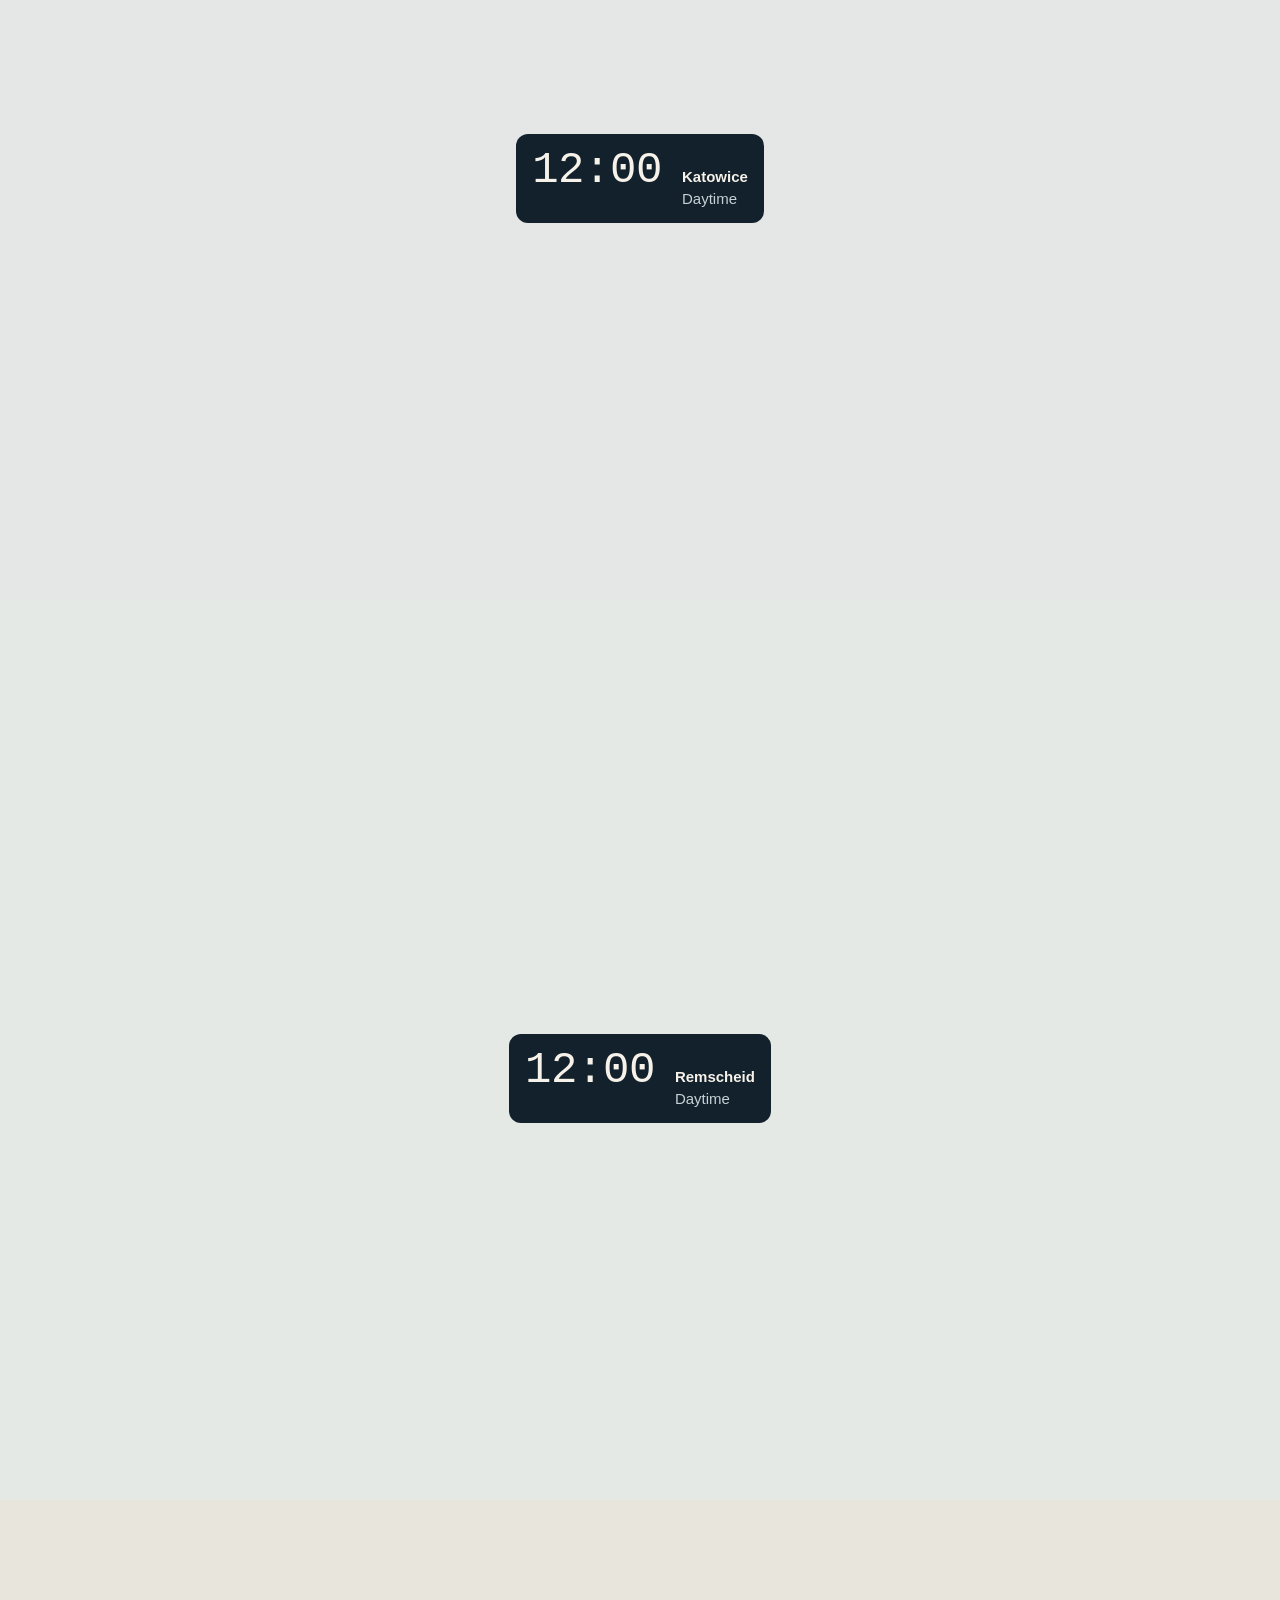
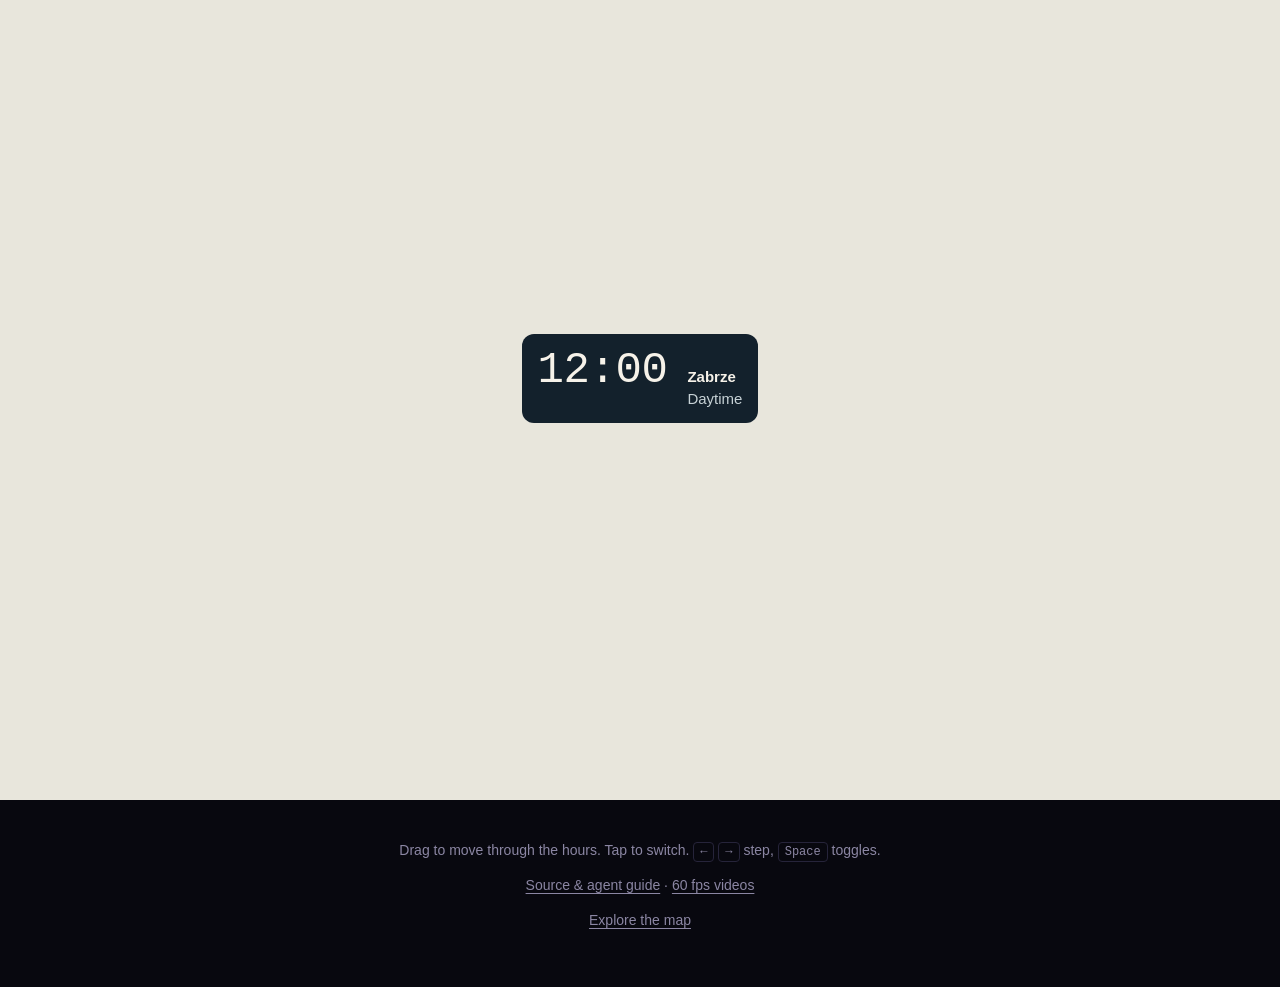
==== commit ad9fe81b: "Replace the 3D globe with a zoomable pixel world map Natural Earth 1:50m land, lakes, rivers, border" ====
--- a/gallery.html
+++ b/gallery.html
@@ -81,7 +81,7 @@
   <zabrze-switch class="switch"></zabrze-switch>
   <div class="read" aria-hidden="true"><div class="clock">12:00</div><div class="place"><b>Zabrze</b><span>Daytime</span></div></div>
 </section>
-<footer>Drag to move through the hours. Tap to switch. <kbd>←</kbd> <kbd>→</kbd> step, <kbd>Space</kbd> toggles.<p><a href="https://github.com/preacherxp/city-switches">Source &amp; agent guide</a> · <a href="videos.html">60 fps videos</a></p> <a href="index.html">Explore the globe</a></footer>
+<footer>Drag to move through the hours. Tap to switch. <kbd>←</kbd> <kbd>→</kbd> step, <kbd>Space</kbd> toggles.<p><a href="https://github.com/preacherxp/city-switches">Source &amp; agent guide</a> · <a href="videos.html">60 fps videos</a></p> <a href="index.html">Explore the map</a></footer>
 <script src="repos/warsaw-switch/city-switch.js"></script>
 <script src="repos/warsaw-switch/warsaw.js"></script>
 <script src="repos/berlin-switch/berlin.js"></script>
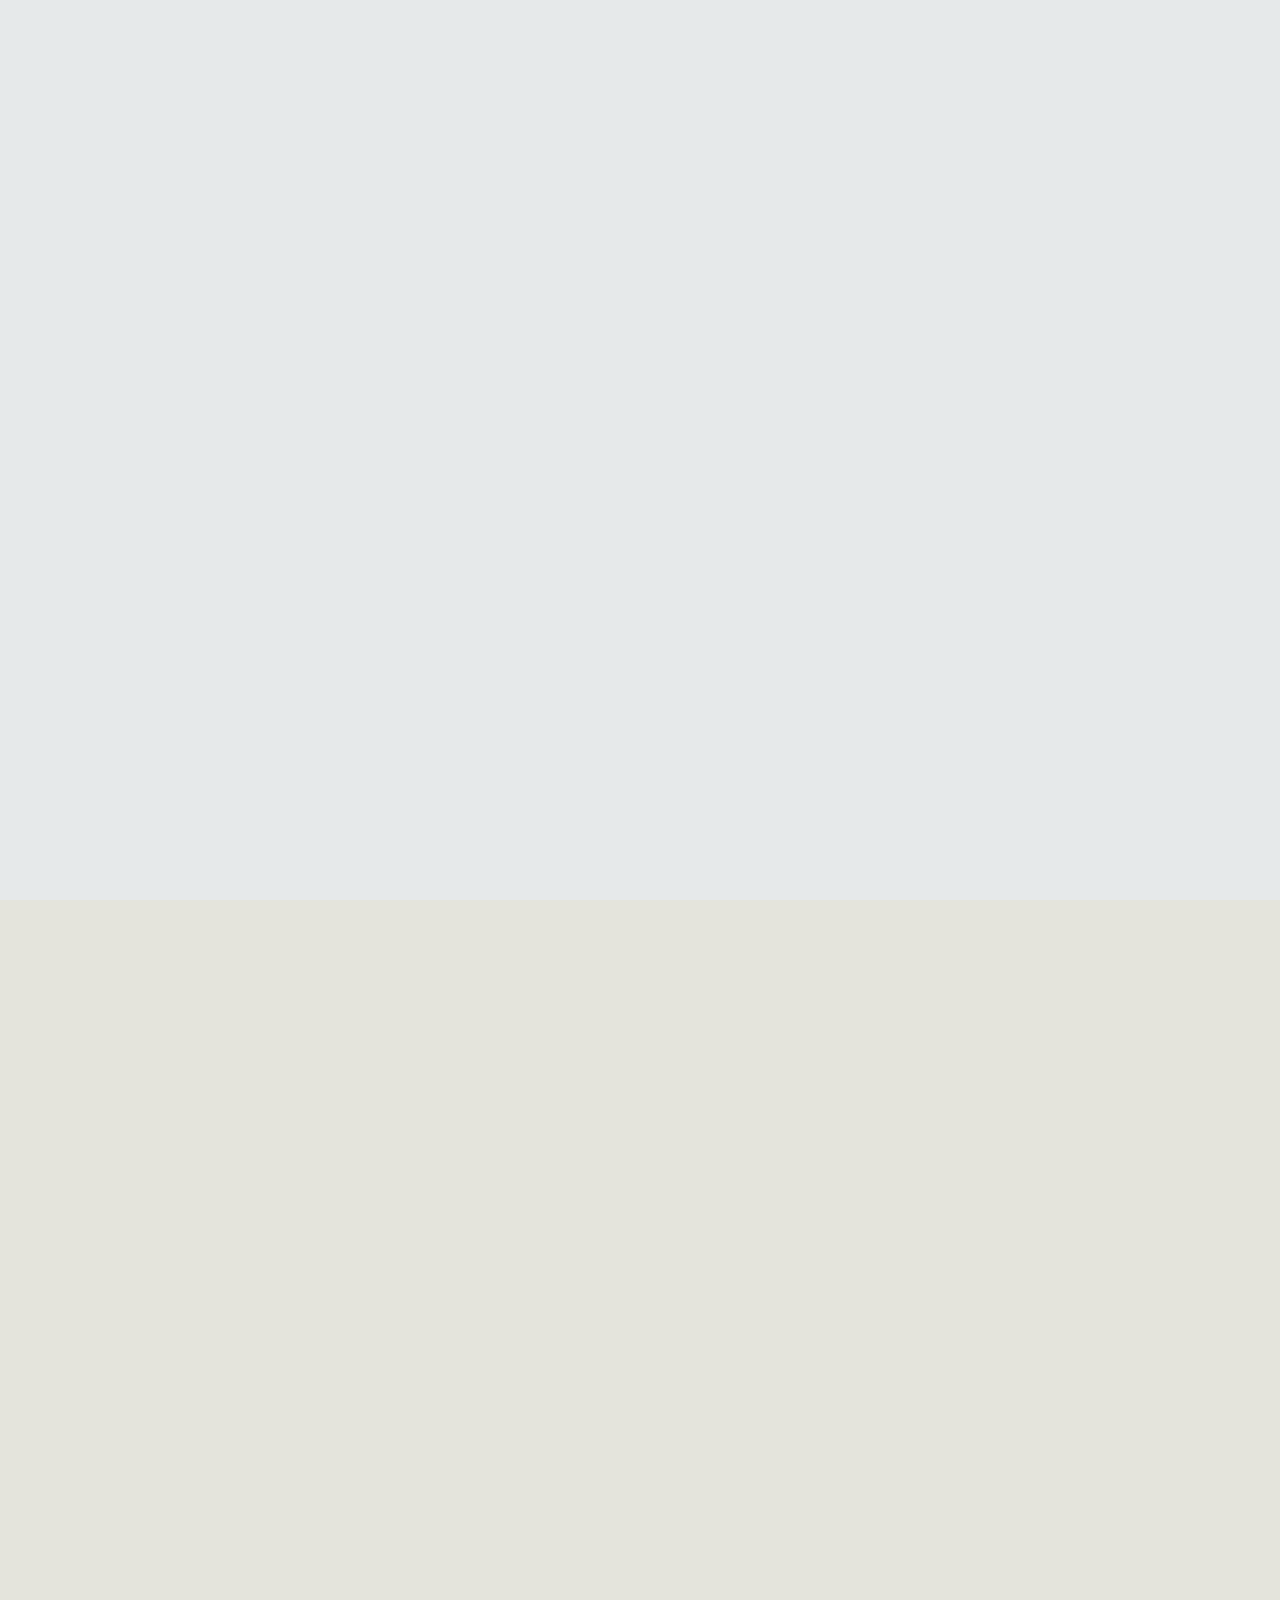
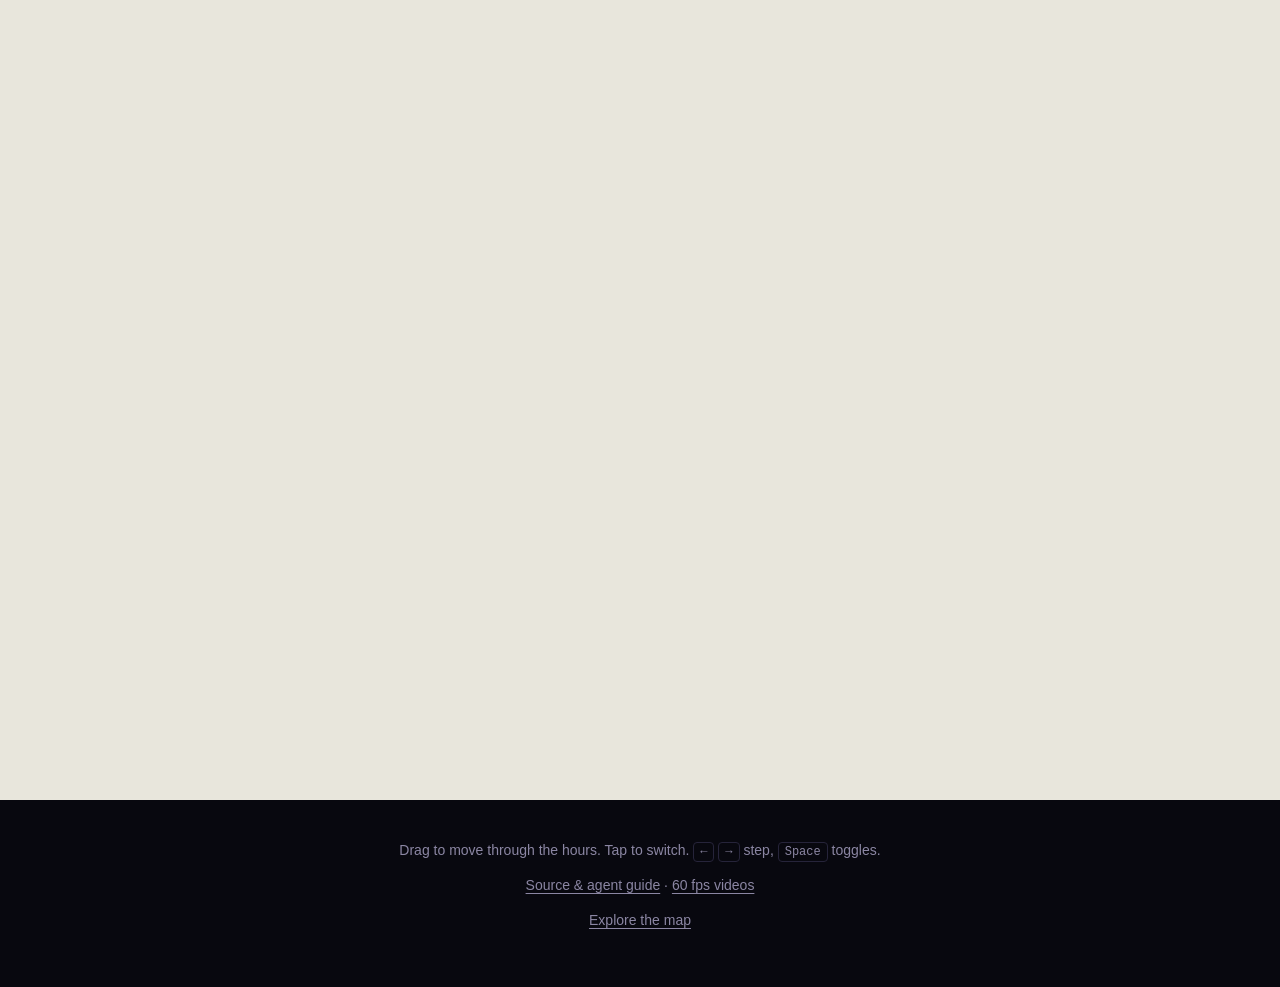
==== commit d2627bdd: "Use the engine's <city-readout> on the map page and gallery; pin the slower lens The readout keeps t" ====
--- a/gallery.html
+++ b/gallery.html
@@ -32,11 +32,6 @@
   .gliwice { --paper: #e8e8df; --night: #101b26; --dusk-colour: #8c716b; }
 
   .switch { width: min(680px, calc(100vw - 96px)); display: block; }
-  .read { display: flex; gap: 20px; align-items: baseline; justify-content: center; max-width: calc(100vw - 48px); padding: 12px 16px; border-radius: 12px; background: #13212c; color: #f6f2e9; }
-  .clock { font: 500 44px/1.1 ui-monospace, "SF Mono", Menlo, monospace; font-variant-numeric: tabular-nums; letter-spacing: -.01em; }
-  .place { font-size: 15px; }
-  .place b { display: block; font-weight: 600; }
-  .place span { color: #c6d1d5; }
   footer {
     background: #08080f; color: #8b86a3; text-align: center; padding: 40px 24px 56px; font-size: 14px;
   }
@@ -51,35 +46,35 @@
 <body>
 <section id="warsaw" class="warsaw">
   <warsaw-switch class="switch"></warsaw-switch>
-  <div class="read" aria-hidden="true"><div class="clock">12:00</div><div class="place"><b>Warszawa</b><span>Daytime</span></div></div>
+  <city-readout city="Warszawa"></city-readout>
 </section>
 <section id="berlin" class="berlin">
   <berlin-switch class="switch"></berlin-switch>
-  <div class="read" aria-hidden="true"><div class="clock">12:00</div><div class="place"><b>Berlin</b><span>Daytime</span></div></div>
+  <city-readout city="Berlin"></city-readout>
 </section>
 <section id="lisbon" class="lisbon">
   <lisbon-switch class="switch"></lisbon-switch>
-  <div class="read" aria-hidden="true"><div class="clock">12:00</div><div class="place"><b>Lisboa</b><span>Daytime</span></div></div>
+  <city-readout city="Lisboa"></city-readout>
 </section>
 <section id="gliwice" class="gliwice" aria-label="Contemporary Gliwice: Rynek and Ratusz, Teatr Muzyczny, and Beer Brothers at Górnych Wałów 30">
   <gliwice-switch class="switch"></gliwice-switch>
-  <div class="read" aria-hidden="true"><div class="clock">12:00</div><div class="place"><b>Gliwice</b><span>Daytime</span></div></div>
+  <city-readout city="Gliwice"></city-readout>
 </section>
 <section id="czestochowa" class="czestochowa" aria-label="Contemporary Częstochowa: Jasna Góra, Aleja NMP, Plac Biegańskiego and a contemporary Twist tram">
   <czestochowa-switch class="switch"></czestochowa-switch>
-  <div class="read" aria-hidden="true"><div class="clock">12:00</div><div class="place"><b>Częstochowa</b><span>Daytime</span></div></div>
+  <city-readout city="Częstochowa"></city-readout>
 </section>
 <section id="katowice" class="katowice" aria-label="Contemporary Katowice: The Culture Zone with .KTW towers, NOSPR and Spodek.">
   <katowice-switch class="switch"></katowice-switch>
-  <div class="read" aria-hidden="true"><div class="clock">12:00</div><div class="place"><b>Katowice</b><span>Daytime</span></div></div>
+  <city-readout city="Katowice"></city-readout>
 </section>
 <section id="remscheid" class="remscheid" aria-label="Contemporary Remscheid: Vaillant headquarters and Holiday Inn Express on Lenneper Straße 164.">
   <remscheid-switch class="switch"></remscheid-switch>
-  <div class="read" aria-hidden="true"><div class="clock">12:00</div><div class="place"><b>Remscheid</b><span>Daytime</span></div></div>
+  <city-readout city="Remscheid"></city-readout>
 </section>
 <section id="zabrze" class="zabrze" aria-label="Contemporary Zabrze: Restored Carboneum tower, Carnall heritage site, Arena Zabrze and Dom Muzyki i Tańca.">
   <zabrze-switch class="switch"></zabrze-switch>
-  <div class="read" aria-hidden="true"><div class="clock">12:00</div><div class="place"><b>Zabrze</b><span>Daytime</span></div></div>
+  <city-readout city="Zabrze"></city-readout>
 </section>
 <footer>Drag to move through the hours. Tap to switch. <kbd>←</kbd> <kbd>→</kbd> step, <kbd>Space</kbd> toggles.<p><a href="https://github.com/preacherxp/city-switches">Source &amp; agent guide</a> · <a href="videos.html">60 fps videos</a></p> <a href="index.html">Explore the map</a></footer>
 <script src="repos/warsaw-switch/city-switch.js"></script>
@@ -92,17 +87,12 @@
 <script src="repos/remscheid-switch/remscheid.js"></script>
 <script src="repos/zabrze-switch/zabrze.js"></script>
 <script>
-  const phaseOf = (h) => (h >= 5 && h < 7 ? 'Dawn' : h >= 7 && h < 10 ? 'Morning' : h >= 10 && h < 16 ? 'Daytime' : h >= 16 && h < 18 ? 'Golden hour' : h >= 18 && h < 19.5 ? 'Signs coming on' : 'Night');
   for (const section of document.querySelectorAll('section')) {
     const toggle = section.querySelector('.switch');
-    const clock = section.querySelector('.clock');
-    const phase = section.querySelector('.place span');
     const key = `city-switch:${section.className}`;
     toggle.addEventListener('scrub', (e) => {
-      const { hour, dark } = e.detail;
+      const { dark } = e.detail;
       section.style.setProperty('--dark', dark.toFixed(3));
-      clock.textContent = `${String(Math.floor(hour)).padStart(2, '0')}:${String(Math.floor((hour % 1) * 60)).padStart(2, '0')}`;
-      phase.textContent = phaseOf(hour);
     });
     toggle.addEventListener('change', (e) => localStorage.setItem(key, e.detail.night ? 'night' : 'day'));
     const saved = localStorage.getItem(key);
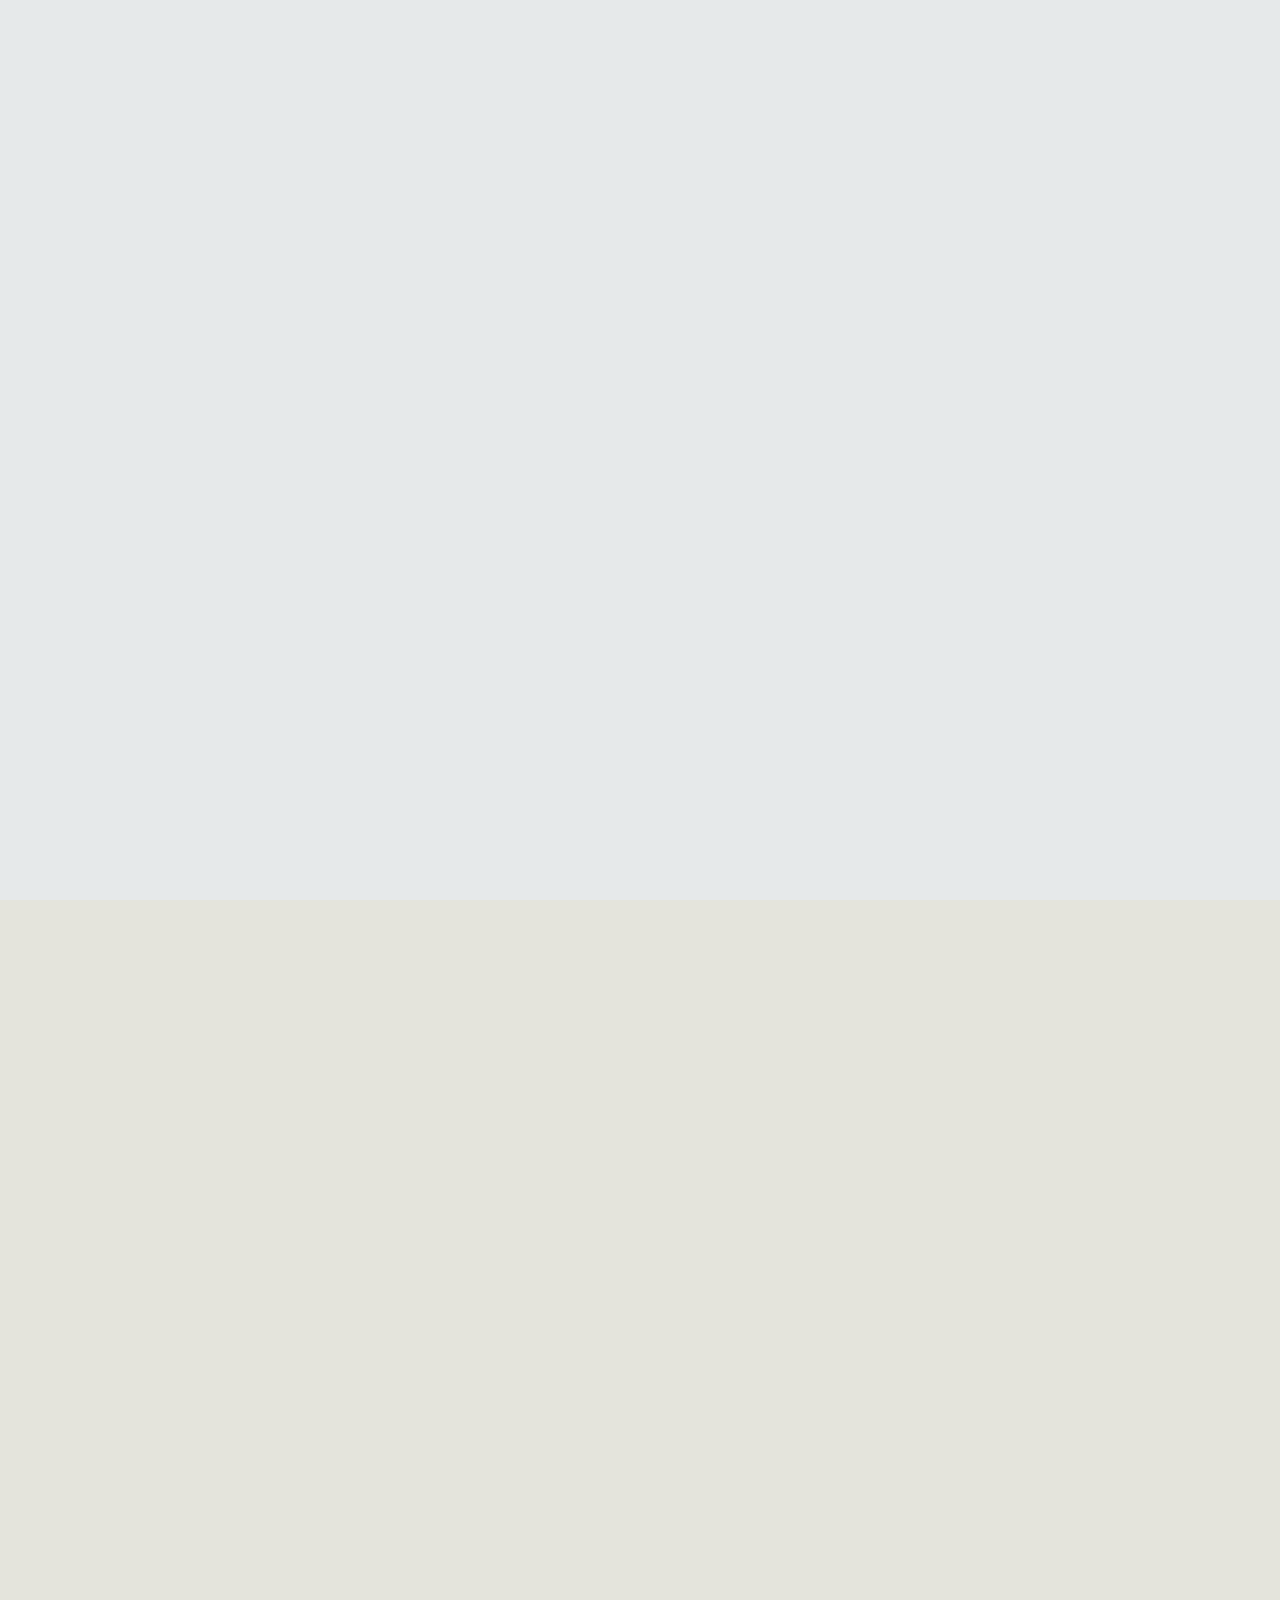
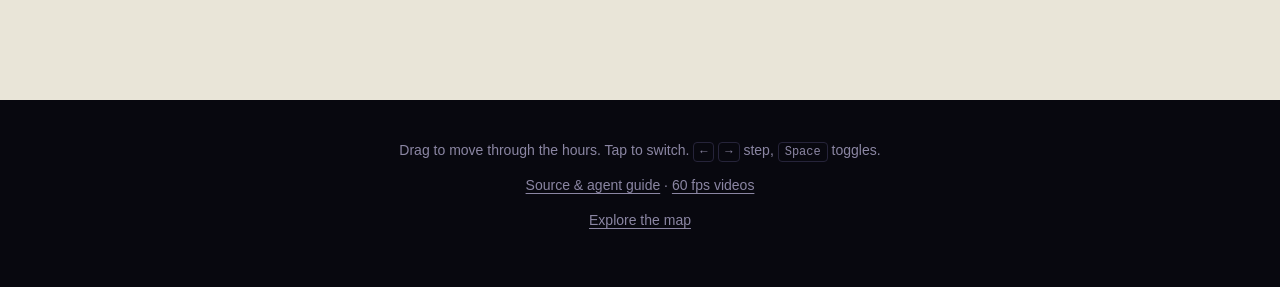
==== commit 4a139393: "Add Tarnowskie Góry to the map and gallery" ====
--- a/gallery.html
+++ b/gallery.html
@@ -41,6 +41,7 @@
   .katowice { --paper: #e4e7e5; --night: #111c2c; --dusk-colour: #82726e; }
   .remscheid { --paper: #e5e9e6; --night: #101e25; --dusk-colour: #728582; }
   .zabrze { --paper: #e8e6dc; --night: #14212a; --dusk-colour: #967c69; }
+  .tarnowskie-gory { --paper: #e9e5d8; --night: #121d2b; --dusk-colour: #94707e; }
 </style>
 </head>
 <body>
@@ -76,6 +77,10 @@
   <zabrze-switch class="switch"></zabrze-switch>
   <city-readout city="Zabrze"></city-readout>
 </section>
+<section id="tarnowskie-gory" class="tarnowskie-gory" aria-label="Contemporary Tarnowskie Góry: the Rynek with the town hall, the Evangelical church tower, the miners' belfry, Dom Sedlaczka and the narrow-gauge train.">
+  <tarnowskie-gory-switch class="switch"></tarnowskie-gory-switch>
+  <city-readout city="Tarnowskie Góry"></city-readout>
+</section>
 <footer>Drag to move through the hours. Tap to switch. <kbd>←</kbd> <kbd>→</kbd> step, <kbd>Space</kbd> toggles.<p><a href="https://github.com/preacherxp/city-switches">Source &amp; agent guide</a> · <a href="videos.html">60 fps videos</a></p> <a href="index.html">Explore the map</a></footer>
 <script src="repos/warsaw-switch/city-switch.js"></script>
 <script src="repos/warsaw-switch/warsaw.js"></script>
@@ -86,6 +91,7 @@
 <script src="repos/katowice-switch/katowice.js"></script>
 <script src="repos/remscheid-switch/remscheid.js"></script>
 <script src="repos/zabrze-switch/zabrze.js"></script>
+<script src="repos/tarnowskie-gory-switch/tarnowskie-gory.js"></script>
 <script>
   for (const section of document.querySelectorAll('section')) {
     const toggle = section.querySelector('.switch');
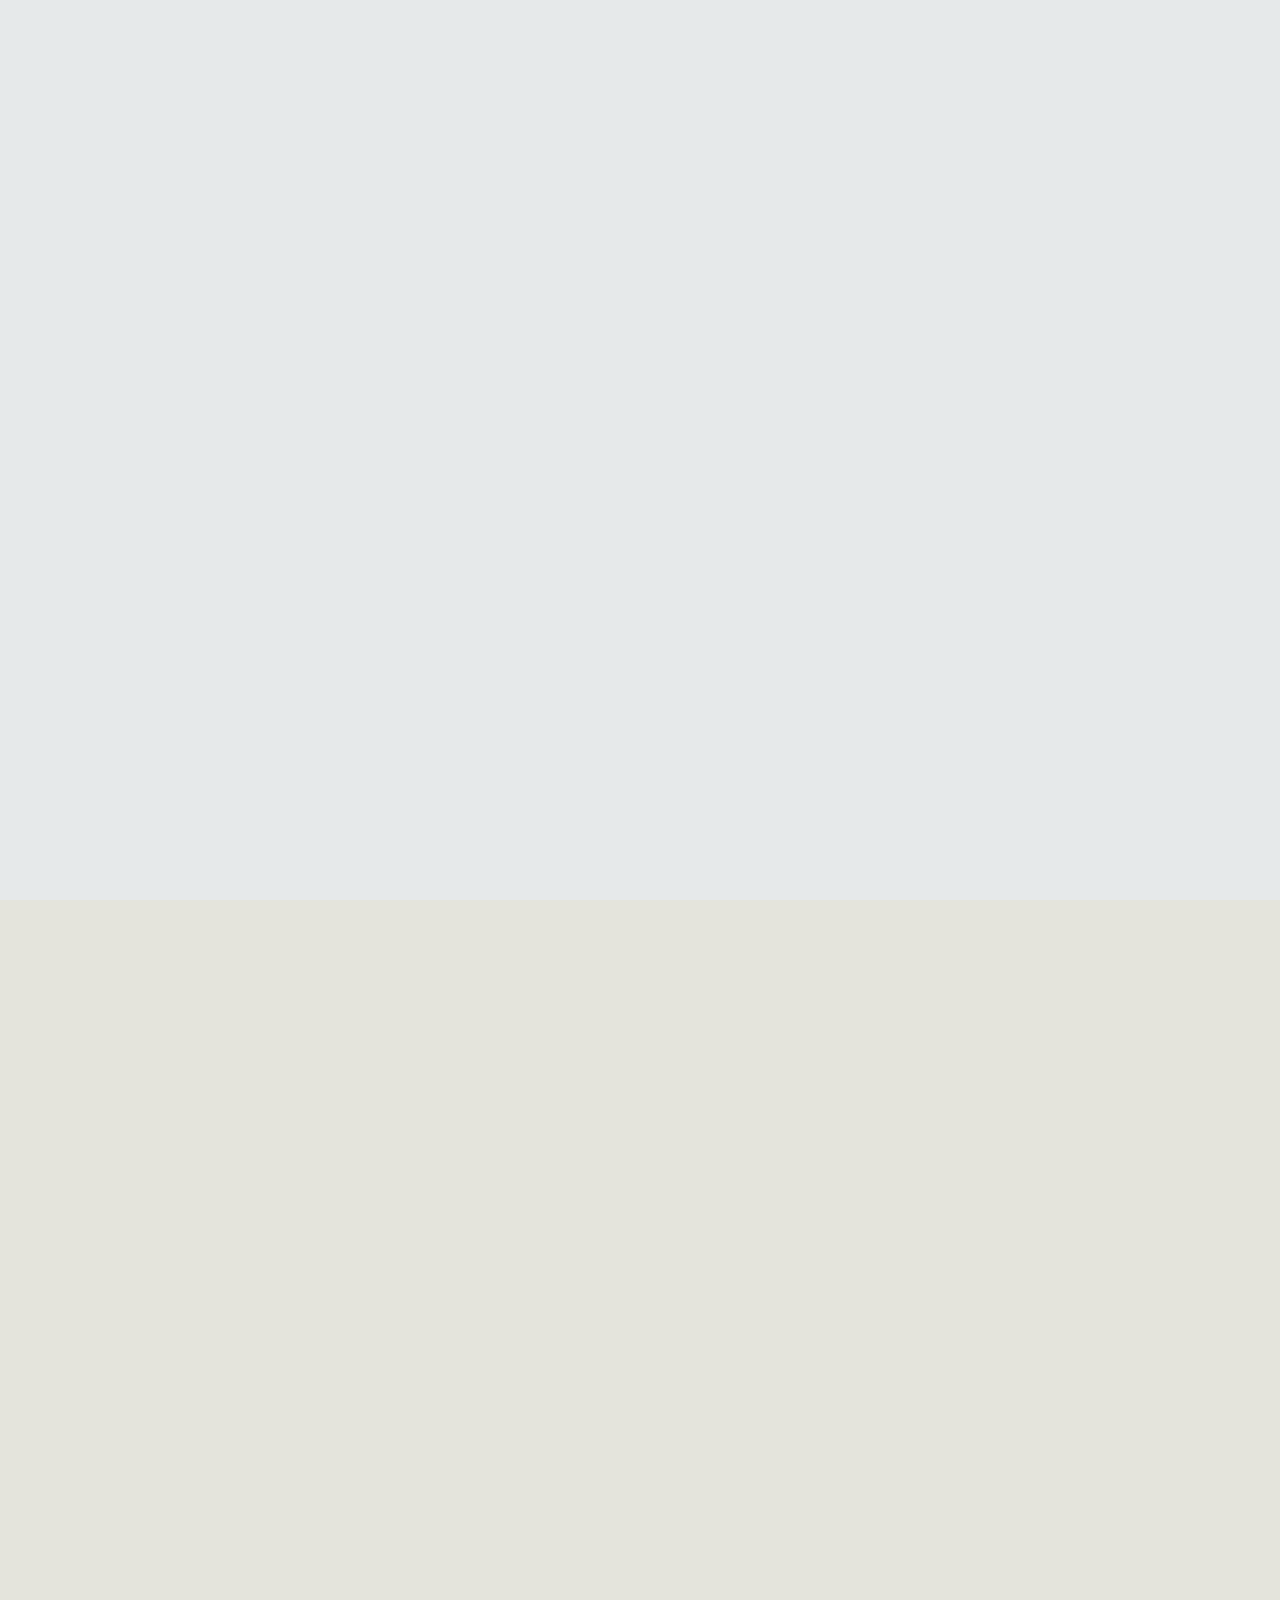
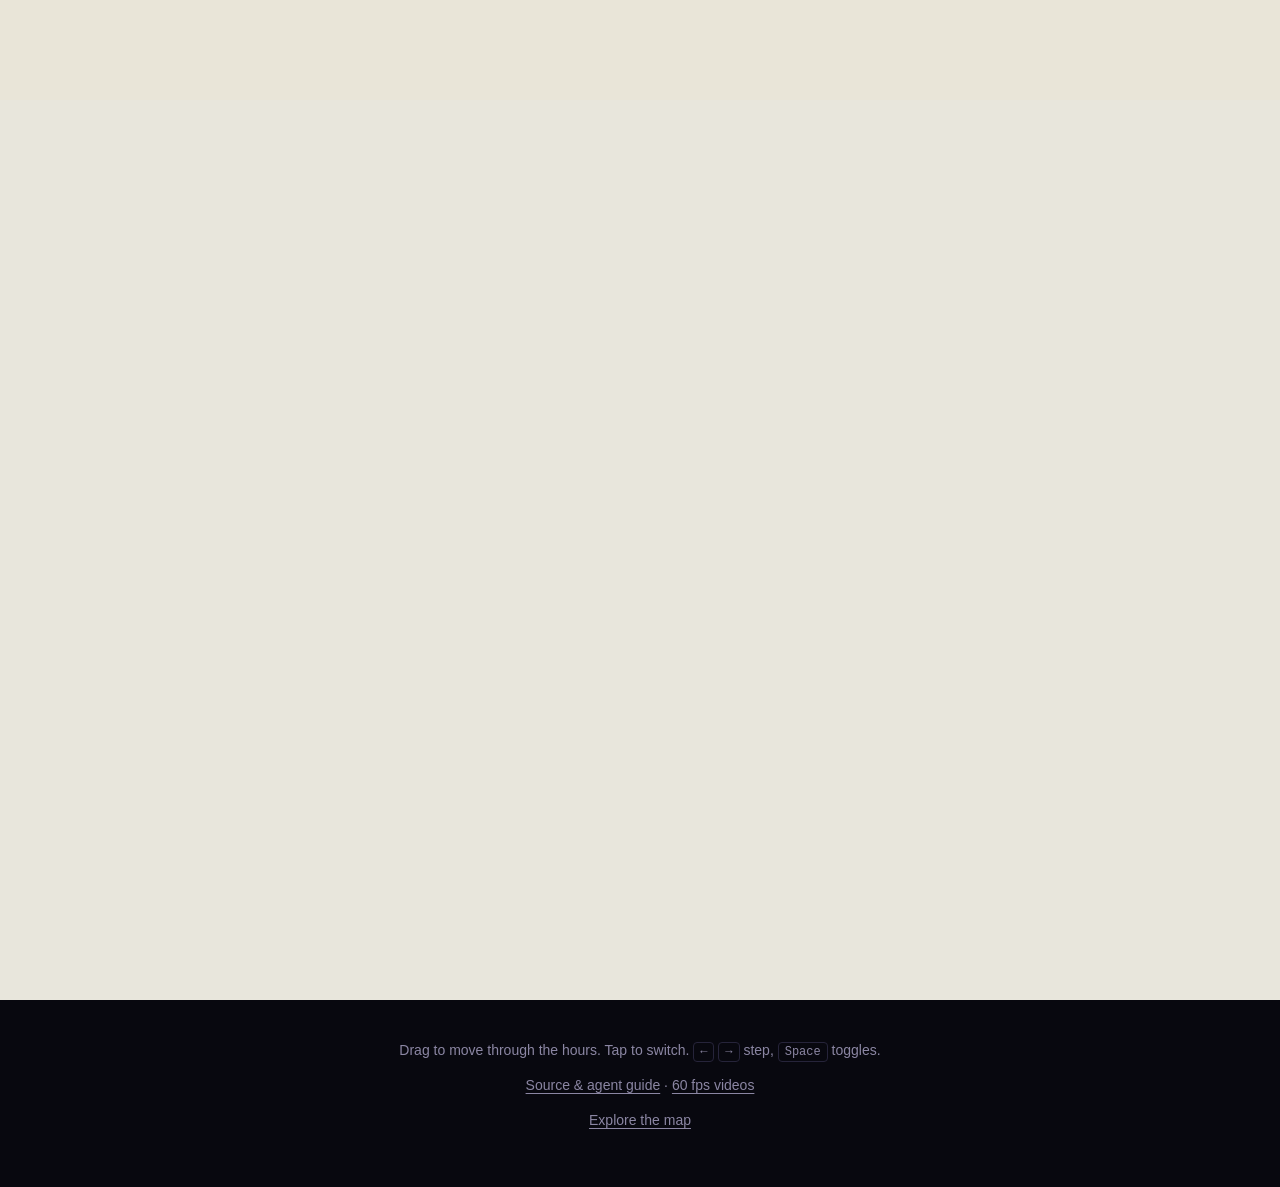
==== commit d1d69c8a: "Add Nowy Targ to the map and gallery" ====
--- a/gallery.html
+++ b/gallery.html
@@ -42,6 +42,7 @@
   .remscheid { --paper: #e5e9e6; --night: #101e25; --dusk-colour: #728582; }
   .zabrze { --paper: #e8e6dc; --night: #14212a; --dusk-colour: #967c69; }
   .tarnowskie-gory { --paper: #e9e5d8; --night: #121d2b; --dusk-colour: #94707e; }
+  .nowy-targ { --paper: #e8e6dc; --night: #101a2c; --dusk-colour: #8a6a8c; }
 </style>
 </head>
 <body>
@@ -81,6 +82,10 @@
   <tarnowskie-gory-switch class="switch"></tarnowskie-gory-switch>
   <city-readout city="Tarnowskie Góry"></city-readout>
 </section>
+<section id="nowy-targ" class="nowy-targ" aria-label="Contemporary Nowy Targ: the Rynek on a fair day with the town hall, St Catherine's tower, a highlander cart and the yellow town bus, and the Tatras behind.">
+  <nowy-targ-switch class="switch"></nowy-targ-switch>
+  <city-readout city="Nowy Targ"></city-readout>
+</section>
 <footer>Drag to move through the hours. Tap to switch. <kbd>←</kbd> <kbd>→</kbd> step, <kbd>Space</kbd> toggles.<p><a href="https://github.com/preacherxp/city-switches">Source &amp; agent guide</a> · <a href="videos.html">60 fps videos</a></p> <a href="index.html">Explore the map</a></footer>
 <script src="repos/warsaw-switch/city-switch.js"></script>
 <script src="repos/warsaw-switch/warsaw.js"></script>
@@ -92,6 +97,7 @@
 <script src="repos/remscheid-switch/remscheid.js"></script>
 <script src="repos/zabrze-switch/zabrze.js"></script>
 <script src="repos/tarnowskie-gory-switch/tarnowskie-gory.js"></script>
+<script src="repos/nowy-targ-switch/nowy-targ.js"></script>
 <script>
   for (const section of document.querySelectorAll('section')) {
     const toggle = section.querySelector('.switch');
